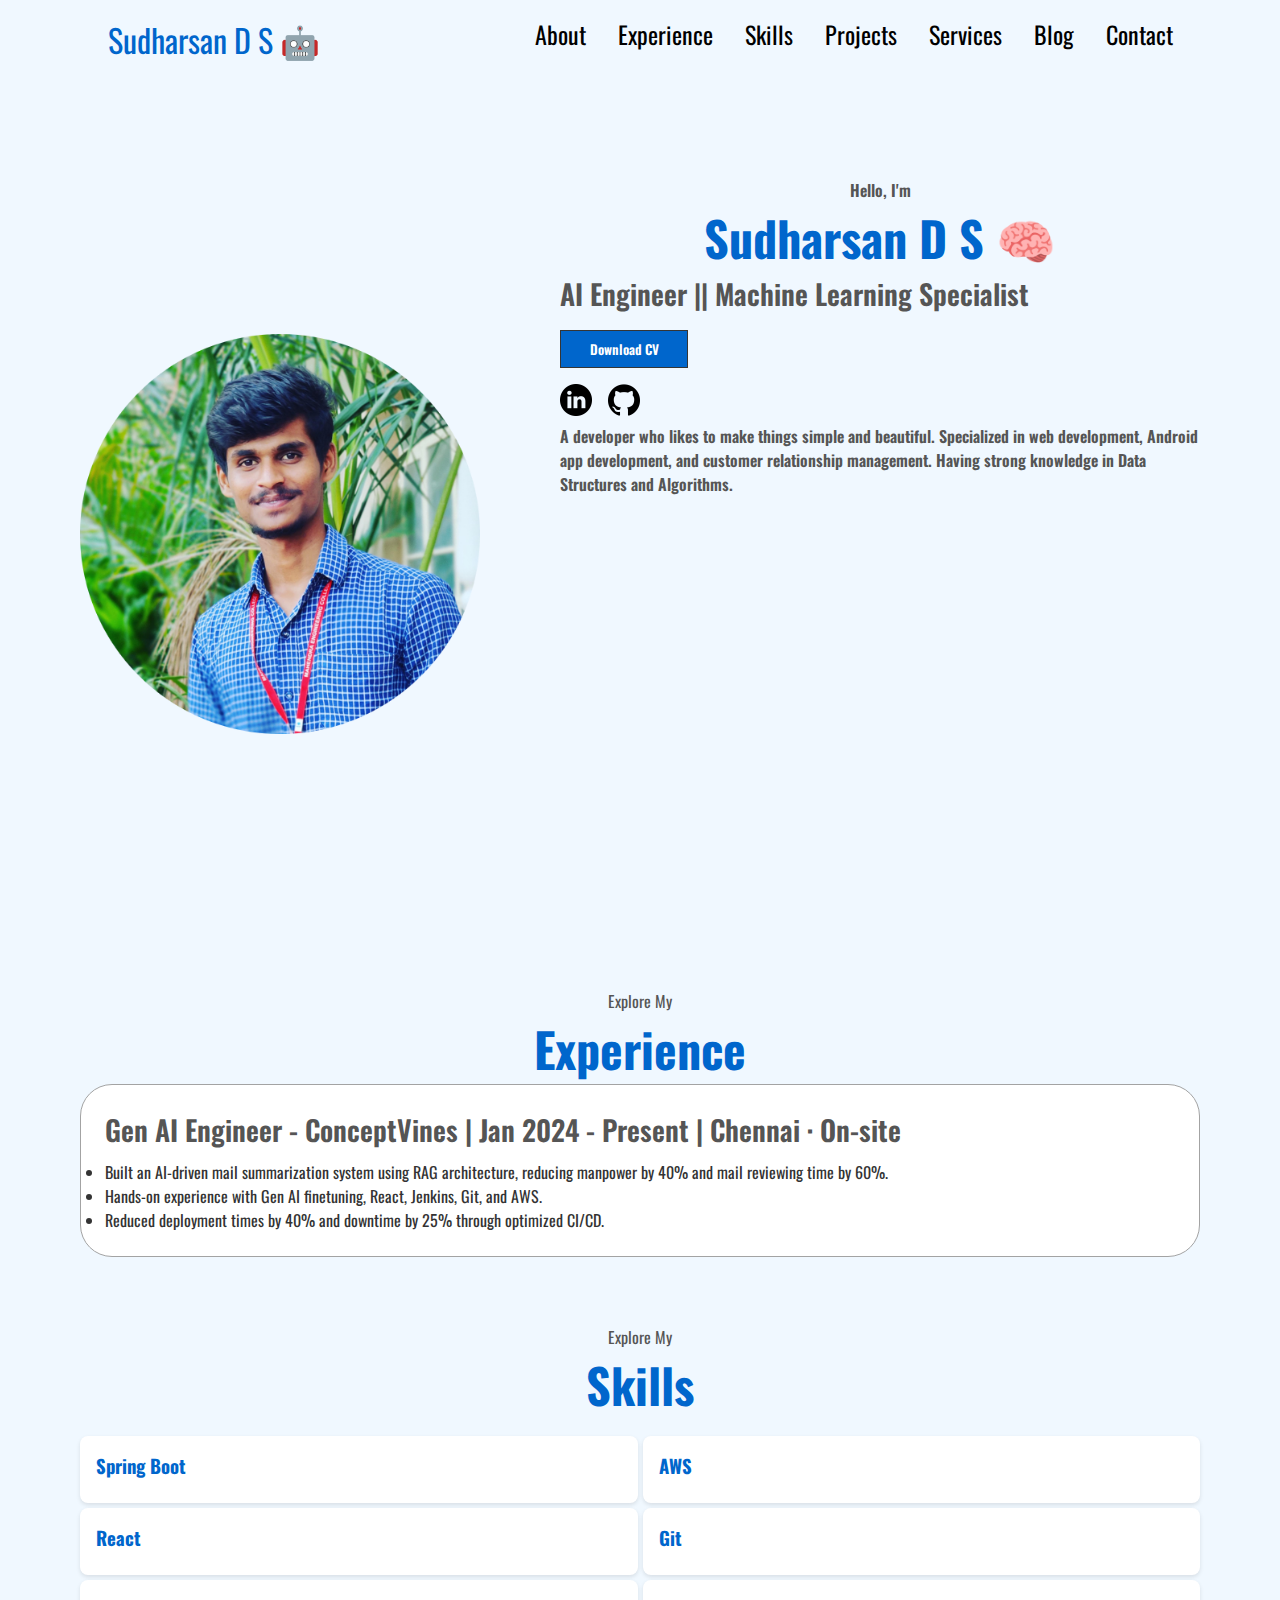
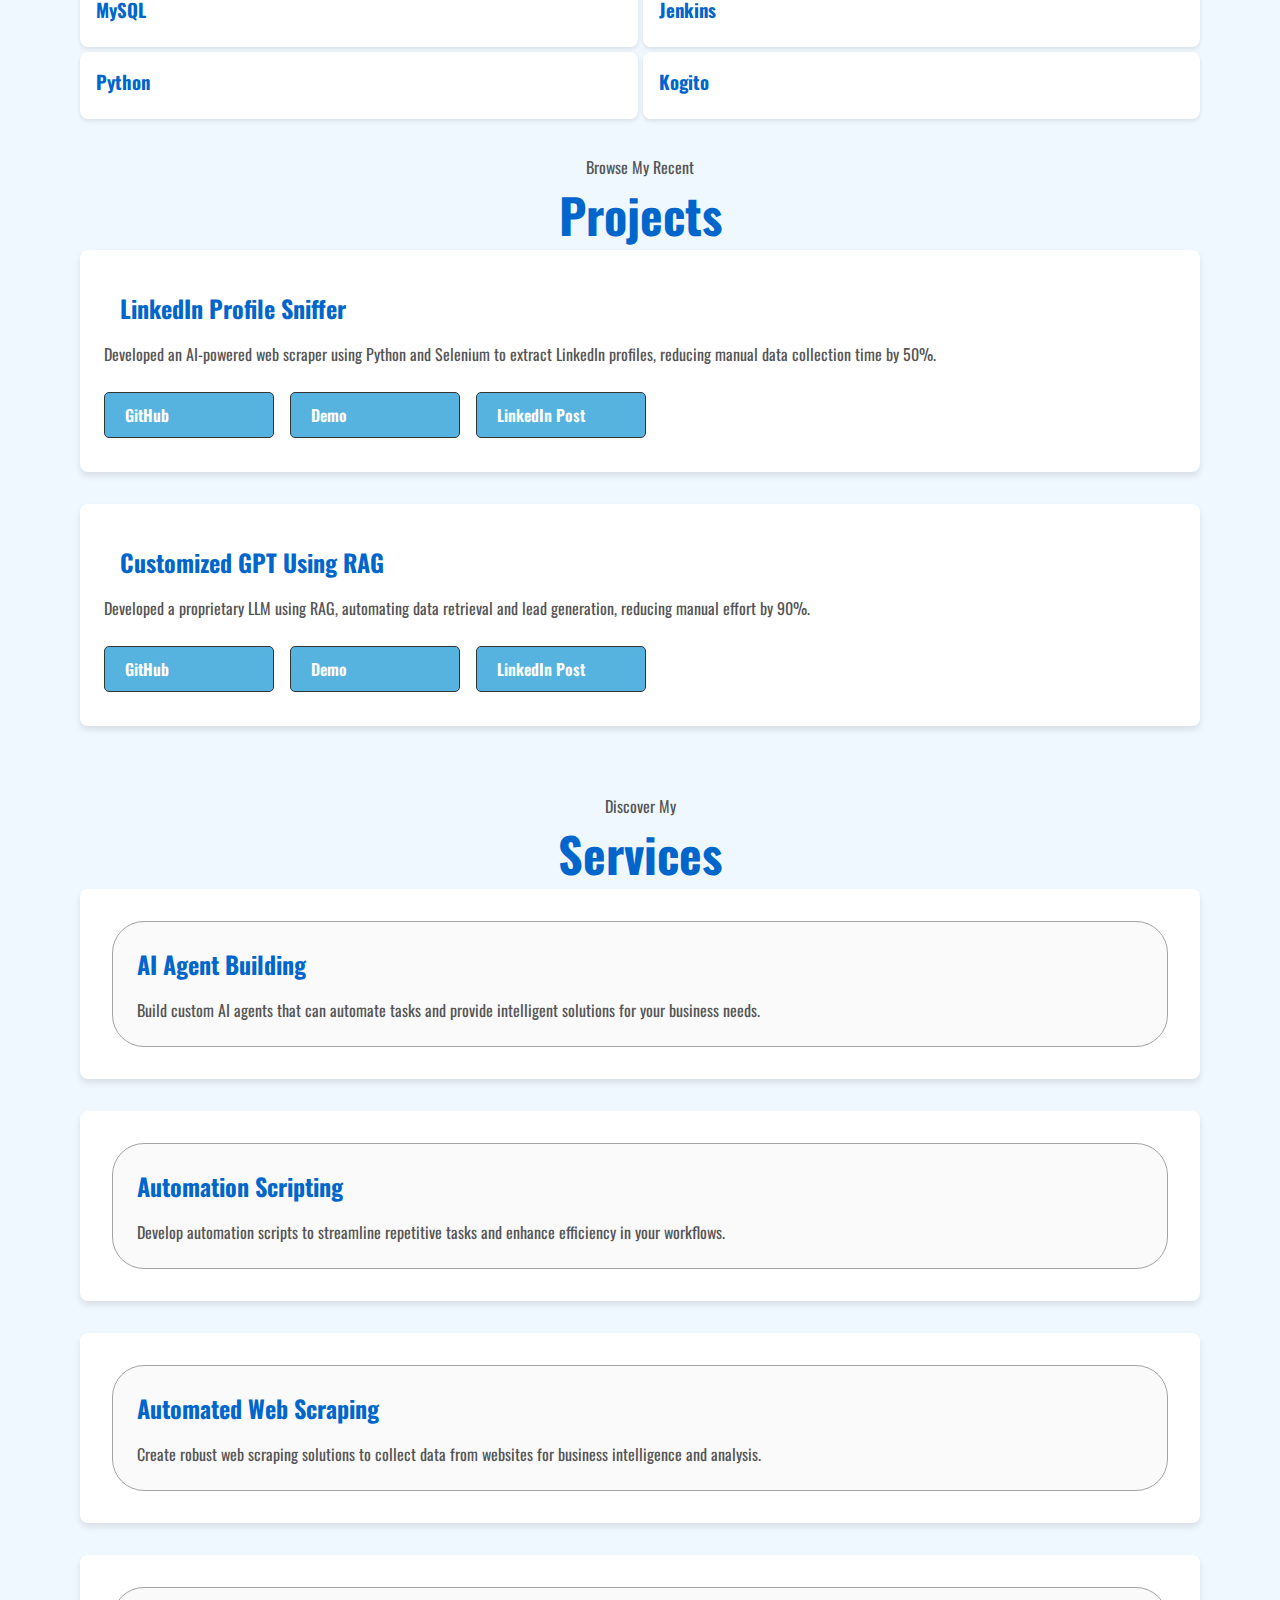
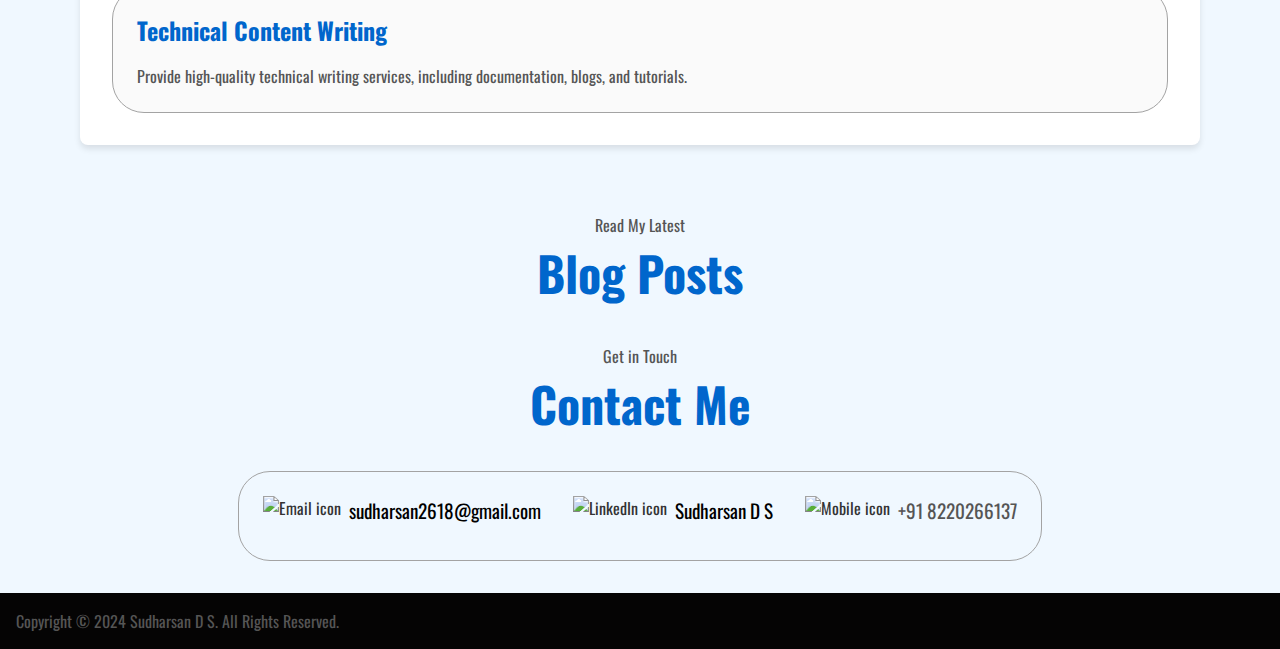
==== index.html @ b96c9115 "UI Templete changed" ====
<!DOCTYPE html>
<html lang="en">
<head>
    <meta charset="UTF-8" />
    <meta http-equiv="X-UA-Compatible" content="IE=edge" />
    <meta name="viewport" content="width=device-width, initial-scale=1.0" />
    <title>Sudharsan D S - AI Engineer Portfolio</title>
    <link rel="stylesheet" href="style.css" />
    <link rel="stylesheet" href="mediaqueries.css" />
</head>
<body>
    <nav id="desktop-nav">
        <div class="logo">Sudharsan D S 🤖</div>
        <div>
            <ul class="nav-links">
                <li><a href="#about">About</a></li>
                <li><a href="#experience">Experience</a></li>
                <li><a href="#skill">Skills</a></li>
                <li><a href="#projects">Projects</a></li>
                <li><a href="#services">Services</a></li>
                <li><a href="#blog">Blog</a></li>
                <li><a href="#contact">Contact</a></li>
            </ul>
        </div>
    </nav>
    <nav id="hamburger-nav">
        <div class="logo">Sudharsan D S</div>
        <div class="hamburger-menu">
            <div class="hamburger-icon" onclick="toggleMenu()">
                <span></span>
                <span></span>
                <span></span>
            </div>
            <div class="menu-links">
                <li><a href="#about" onclick="toggleMenu()">About</a></li>
                <li><a href="#experience" onclick="toggleMenu()">Experience</a></li>
                <li><a href="#skill">Skills</a></li>
                <li><a href="#projects" onclick="toggleMenu()">Projects</a></li>
                <li><a href="#services" onclick="toggleMenu()">Services</a></li>
                <li><a href="#blog" onclick="toggleMenu()">Blog</a></li>
                <li><a href="#contact" onclick="toggleMenu()">Contact</a></li>
            </div>
        </div>
    </nav>
    <section id="profile">
        <div class="section__pic-container">
            <img src="./assets/profile-pic.png" alt="Sudharsan profile picture" />
        </div>
        <div class="section__text">
            <p class="section__text__p1">Hello, I'm</p>
            <h1 class="title">Sudharsan D S 🧠</h1>
            <p class="section__text__p2">AI Engineer || Machine Learning Specialist</p>
            <div class="btn-container">
                <button class="btn btn-color-2" onclick="location.href='https://drive.google.com/file/d/165gMOpOeOjJMyqJm-W1akDpvUe1Q8i7j/view?usp=sharing'">
                    Download CV
                </button>
            </div>
            <div id="socials-container">
                <img src="./assets/linkedin.png" alt="My LinkedIn profile" class="icon" onclick="location.href='https://www.linkedin.com/in/sudharsan-d-s-7667ab267/'" />
                <img src="./assets/github.png" alt="My Github profile" class="icon" onclick="location.href='https://github.com/Sudharsan2618'" />
            </div>
            <div class="text-container">
                <p>
                    A developer who likes to make things simple and beautiful. Specialized in web development, Android app development, and customer relationship management. Having strong knowledge in Data Structures and Algorithms.
                </p>
            </div>
            
            
        </div>
        
            
        
    </section>
  
    <section id="experience">
        <p class="section__text__p1">Explore My</p>
        <h1 class="title">Experience</h1>
        <div class="experience-details-container">
            <div class="about-containers">
                <div class="details-container">
                    <h2 class="experience-sub-title">Gen AI Engineer - ConceptVines | Jan 2024 - Present | Chennai · On-site</h2>
                    
                    <ul>
                        <li>Built an AI-driven mail summarization system using RAG architecture, reducing manpower by 40% and mail reviewing time by 60%.</li>
                        <li>Hands-on experience with Gen AI finetuning, React, Jenkins, Git, and AWS.</li>
                        <li>Reduced deployment times by 40% and downtime by 25% through optimized CI/CD.</li>
                    </ul>
                    
                </div>
            </div>
        </div>
    </section>
    <section id="skill">
        <p class="section__text__p1">Explore My</p>
        <h1 class="title">Skills</h1>
        <div class="skill-container">
          <div class="skill-item">
            <h3>Spring Boot</h3>
          </div>
          <div class="skill-item">
            <h3>AWS</h3>
          </div>
          <div class="skill-item">
            <h3>React</h3>
          </div>
          <div class="skill-item">
            <h3>Git</h3>
          </div>
          <div class="skill-item">
            <h3>MySQL</h3>
          </div>
          <div class="skill-item">
            <h3>Jenkins</h3>
          </div>
          <div class="skill-item">
            <h3>Python</h3>
          </div>
          <div class="skill-item">
            <h3>Kogito</h3>
          </div>
        </div>
      </section>
  
    <section id="projects">
        <p class="section__text__p1">Browse My Recent</p>
        <h1 class="title">Projects</h1>
        <div class="projects-container">
            <div class="project-item">
                <h2 class="project-title">LinkedIn Profile Sniffer</h2>
                <p class="project-description">Developed an AI-powered web scraper using Python and Selenium to extract LinkedIn profiles, reducing manual data collection time by 50%.</p>
                <div class="project-links">
                    <a href="https://github.com/Sudharsan2618/Web_Scaping_using_python" class="btn btn-color-2">GitHub</a>
                    <a href="#" class="btn btn-color-2">Demo</a>
                    <a href="#" class="btn btn-color-2">LinkedIn Post</a>
                </div>
            </div>
            
            <div class="project-item">
                <h2 class="project-title">Customized GPT Using RAG</h2>
                <p class="project-description">Developed a proprietary LLM using RAG, automating data retrieval and lead generation, reducing manual effort by 90%.</p>
                <div class="project-links">
                    <a href="https://github.com/Sudharsan2618/RAG-implentation-using-mistral-7B-and-chroma-DB" class="btn btn-color-2">GitHub</a>
                    <a href="#" class="btn btn-color-2">Demo</a>
                    <a href="#" class="btn btn-color-2">LinkedIn Post</a>
                </div>
            </div>
            
        </div>
    </section>
    
    <section id="services">
        <p class="section__text__p1">Discover My</p>
        <h1 class="title">Services</h1>
        <div class="services-container">
            <div class="service-item">
                <div class="details-container color-container">
                    <h2>AI Agent Building</h2>
                    <p>Build custom AI agents that can automate tasks and provide intelligent solutions for your business needs.</p>
                </div>
            </div>
            <div class="service-item">
                <div class="details-container color-container">
                    <h2>Automation Scripting</h2>
                    <p>Develop automation scripts to streamline repetitive tasks and enhance efficiency in your workflows.</p>
                </div>
            </div>
            <div class="service-item">
                <div class="details-container color-container">
                    <h2>Automated Web Scraping</h2>
                    <p>Create robust web scraping solutions to collect data from websites for business intelligence and analysis.</p>
                </div>
            </div>
            <div class="service-item">
                <div class="details-container color-container">
                    <h2>Technical Content Writing</h2>
                    <p>Provide high-quality technical writing services, including documentation, blogs, and tutorials.</p>
                </div>
            </div>
        </div>
    </section>
    
    <section id="blog">
        <p class="section__text__p1">Read My Latest</p>
        <h1 class="title">Blog Posts</h1>
        <div class="blog-container" id="medium-blogs"></div>
    </section>    


    <section id="contact">
        <p class="section__text__p1">Get in Touch</p>
        <h1 class="title">Contact Me</h1>
        <div class="contact-info-upper-container">
            <div class="contact-info-container">
                <img src="/sudharsan-portfolio/assets/email.png" alt="Email icon" class="icon contact-icon email-icon" />
                <p><a href="mailto:sudharsan2618@gmail.com">sudharsan2618@gmail.com</a></p>
            </div>
            <div class="contact-info-container">
                <img src="/sudharsan-portfolio/assets/linkedin.png" alt="LinkedIn icon" class="icon contact-icon" />
                <p><a href="https://www.linkedin.com/in/sudharsan-d-s-7667ab267/">Sudharsan D S</a></p>
            </div>
            <div class="contact-info-container">
              <img src="/sudharsan-portfolio/assets/mobile.png" alt="Mobile icon" class="icon contact-icon" />
              <p>+91 8220266137</p>
          </div>
        </div>
    </section>
    <footer>
        <p>Copyright &#169; 2024 Sudharsan D S. All Rights Reserved.</p>
    </footer>
    <script src="script.js"></script>
</body>
</html>
---- style.css ----
/* GENERAL */

@import url('https://fonts.googleapis.com/css2?family=Oswald:wght@200..700&display=swap');

* {
  margin: 0;
  padding: 0;
  font-family: "Oswald", sans-serif;
}


/* SECTIONS */

section {
  padding-top: 1rem;
  padding-bottom: rem;
  margin: 0 5rem;
  min-height: fit-content;
}

.section-container {
  display: flex;
  gap: 2rem;
}

#experience {
  position: relative;
}

.experience-sub-title {
  color: rgb(85, 85, 85);
  font-weight: 600;
  font-size: 1.5rem;
  margin-bottom: 1rem;
}

.experience-details-container {
  display: flex;
  justify-content: left;
  flex-direction: row;
}

/* SKILLS SECTION */

#skill {
  position: relative;
}

.skill-container {
  display: grid;
  grid-template-columns: repeat(4, 1fr);
  gap: 1rem;
  margin-top: 1rem;
}

.skill-item {
  background-color: white;
  border-radius: 8px;
  padding: 1rem;
  text-align: left;
  box-shadow: 0 2px 4px rgba(0, 0, 0, 0.1);
}

.skill-item h3 {
  color: #0066cc;
  margin-bottom: 0.5rem;
}




body {
  font-family: "Poppins", sans-serif;
  background-color: #f0f8ff; /* Light blue background */
  color: #333;
}

.logo, .title {
  color: #0066cc; /* Darker blue for headings */
}

html {
  scroll-behavior: smooth;
}

p {
  color: rgb(85, 85, 85);
}

/* TRANSITION */

a,
.btn {
  transition: all 300ms ease;
}

/* DESKTOP NAV */

nav,
.nav-links {
  display: flex;
}

nav {
  justify-content: space-around;
  align-items: left;
  height: 14vh;
  margin-top: 1rem;
}

.nav-links {
  gap: 2rem;
  list-style: none;
  font-size: 1.5rem;
}

a {
  color: black;
  text-decoration: none;
  text-decoration-color: white;
}

a:hover {
  color: #0066cc;
  
  text-underline-offset: 1rem;
  text-decoration-color: rgb(181, 181, 181);
}

.logo {
  font-size: 2rem;
}

.logo:hover {
  cursor: default;
}

/* HAMBURGER MENU */

#hamburger-nav {
  display: none;
}

.hamburger-menu {
  position: relative;
  display: inline-block;
}

.services-container {
  display: flex;
  flex-wrap: wrap;
  justify-content: space-between;
}

.service {
  width: calc(5% - 10px); /* Adjust width as needed */
  margin-bottom: 20px;
}

.details-container {
  padding: 20px;
  border: 1px solid #ccc;
  border-radius: 5px;
  background-color: #f9f9f9;
}

.article-container {
  text-align: left;
}

.article-container {
  text-align: left;
}

.article-container p {
  text-align: left; /* left align the content of <p> tag */
}

.skill-container {
  display: grid;
  grid-template-columns: repeat(2, 1fr); /* Display two columns */
  gap: 5px; /* Gap between items */
}

.experience-sub-title {
  margin-bottom: 10px;
}


.hamburger-icon {
  display: flex;
  flex-direction: column;
  justify-content: space-between;
  height: 24px;
  width: 30px;
  cursor: pointer;
}

.hamburger-icon span {
  width: 100%;
  height: 2px;
  background-color: black;
  transition: all 0.3 ease-in-out;
}

.menu-links {
  position: absolute;
  top: 100%;
  right: 0;
  background-color: white;
  width: fit-content;
  max-height: 0;
  overflow: hidden;
  transition: all 0.3 ease-in-out;
}

.menu-links a {
  display: block;
  padding: 10px;
  text-align: left;
  font-size: 1.5rem;
  color: black;
  text-decoration: none;
  transition: all 0.3 ease-in-out;
}

.menu-links li {
  list-style: none;
}

.menu-links.open {
  max-height: 300px;
}

.hamburger-icon.open span:first-child {
  transform: rotate(45deg) translate(10px, 5px);
}

.hamburger-icon.open span:nth-child(2) {
  opacity: 0;
}

.hamburger-icon.open span:last-child {
  transform: rotate(-45deg) translate(10px, -5px);
}

.hamburger-icon span:first-child {
  transform: none;
}

.hamburger-icon span:first-child {
  opacity: 1;
}

.hamburger-icon span:first-child {
  transform: none;
}

/* SECTIONS */

section {
  padding-top: 4vh;
  
  margin: 0 5rem;
  box-sizing: border-box;
  min-height: fit-content;
}

.section-container {
  display: flex;
}


#profile {
  display: flex;
  justify-content: left;
  gap: 5rem;
  height: 80vh;
}

.section__pic-container {
  display: flex;
  height: 400px;
  width: 400px;
  margin: auto 0;
}

.section__text {
  align-self: left;
  text-align: left;
}

.section__text p {
  font-weight: 600;
}

.section__text__p1 {
  text-align: center;
}

.section__text__p2 {
  font-size: 1.75rem;
  margin-bottom: 1rem;
}

.title {
  font-size: 3rem;
  text-align: center;
}

#socials-container {
  display: flex;
  justify-content: left;
  margin-top: 1rem;
  gap: 1rem;
  margin-bottom: 0.5rem;
}

/* ICONS */

.icon {
  cursor: pointer;
  height: 2rem;
}


/* Shared styles for buttons */
.button-style {
  background-color: #56b3df; /* Green background */
  color: white; /* White text */
  padding: 10px 20px; /* Padding around the buttons */
   
  border-radius: 5px; /* Rounded corners */
  transition: background-color 0.3s ease-in-out; /* Smooth transition on hover */
}

.button-style:hover {
  background-color: #56b3df; /* Darker green on hover */
}

.button-style:active {
  transform: scale(0.98); /* Slightly scale down on click */
}

/* Responsive adjustments for mobile */
@media (max-width: 768px) {
  .project-links {
    flex-direction: column; /* Stack buttons vertically on smaller screens */
    gap: 0.5rem;
  }

  .project-links a {
    width: 100%; /* Make buttons full width on mobile */
    text-align: center;
  }

  .button-style {
    width: 100%; /* Make blog buttons full width on mobile */
    text-align: center;
  }
}




/* BUTTONS */

.btn-container {
  display: flex;
  justify-content: left;
  gap: 1rem;
}

.btn {
  font-weight: 600;
  transition: all 300ms ease;
  padding: 0.5rem;
  width: 8rem;
  background-color: #0066cc;
  color: white;
}

.btn:hover {
  background-color: #004080;
}

.btn-color-1,
.btn-color-2 {
  border: rgb(53, 53, 53) 0.1rem solid;
}

.btn-color-1:hover,
.btn-color-2:hover {
  cursor: pointer;
}

.btn-color-1,
.btn-color-2:hover {
  background: rgb(53, 53, 53);
  color: white;
}

.btn-color-1:hover {
  background: rgb(0, 0, 0);
}

.btn-color-2 {
  background: none;
}

.btn-color-2:hover {
  border: rgb(255, 255, 255) 0.1rem solid;
}

.btn-container {
  gap: 1rem;
}

/* ABOUT SECTION */

#about {
  position: relative;
}

.about-containers {
  gap: 2rem;
  margin-bottom: 2rem;
  
}

.about-details-container {
  justify-content: left;
  flex-direction: column;
}

.about-containers,
.about-details-container {
  display: flex;
}

.about-pic {
  border-radius: 1rem;
}

.arrow {
  position: absolute;
  right: -5rem;
  bottom: 2.5rem;
}

.details-container {
  padding: 1.5rem;
  flex: 1;
  background: white;
  border-radius: 2rem;
  border: rgb(53, 53, 53) 0.1rem solid;
  border-color: rgb(163, 163, 163);
  text-align: left;
}

.section-container {
  gap: 4rem;
  height: 80%;
}

.section__pic-container {
  height: 400px;
  width: 400px;
  margin: auto 0;
}

/* EXPERIENCE SECTION */

#experience {
  position: relative;
  
}

.services-container {
  display: flex;
  flex-wrap: wrap;
  justify-content: space-between;
}

.service-item {
  background-color: white;
  border-radius: 8px;
  padding: 2rem;
  box-shadow: 0 4px 6px rgba(0, 0, 0, 0.1);
  width: calc(100% - 1rem);
  margin-bottom: 2rem;
}

.service-item h2 {
  color: #0066cc;
  margin-bottom: 1rem;
  font-size: 1.5rem;
}

.service-item p {
  font-size: 1rem;
  line-height: 1.5;
}

/* Update existing styles for projects and blog posts */
.project-item, .blog-post {
  padding: 2rem;
  width: calc(100% - 1rem);
  margin-bottom: 2rem;
}

.project-title, .blog-post h2 {
  font-size: 1.5rem;
}

.project-description, .blog-post p {
  font-size: 1rem;
  line-height: 1.5;
}

.experience-sub-title {
  color: rgb(85, 85, 85);
  font-weight: 600;
  font-size: 1.75rem;
 
}

.experience-details-container {
  display: flex;
  justify-content: left;
  flex-direction: column;
}

.article-container {
  display: flex;
  text-align: initial;
  flex-wrap: wrap;
  flex-direction: row;
  gap: 2.5rem;
  justify-content: space-around;
}

article {
  display: flex;
  width: 10rem;
  justify-content: space-around;
  gap: 0.5rem;
}

article .icon {
  cursor: default;
}

#skill {
  position: relative;
}
/* PROJECTS SECTION */

#projects {
  position: relative;
}

.color-container {
  border-color: rgb(163, 163, 163);
  background: rgb(250, 250, 250);
}

.project-img {
  border-radius: 2rem;
  width: 90%;
  height: 90%;
}

.project-title {
  margin: 1rem;
  color: black;
}

.project-btn {
  color: black;
  border-color: rgb(163, 163, 163);
}

/* CONTACT */

#contact {
  display: flex;
  justify-content: left;
  flex-direction: column;
  height: 70vh;
}

.contact-info-upper-container {
  display: flex;
  justify-content: left;
  border-radius: 2rem;
  border: rgb(53, 53, 53) 0.1rem solid;
  border-color: rgb(163, 163, 163);
  background: (250, 250, 250);
  margin: 2rem auto;
  padding: 0.5rem;
}

.contact-info-container {
  display: flex;
  align-items: left;
  justify-content: left;
  gap: 0.5rem;
  margin: 1rem;
}

.contact-info-container p {
  font-size: larger;
}

.contact-icon {
  cursor: default;
}

.email-icon {
  height: 2.5rem;
}

/* FOOTER SECTION */

footer {
  background-color: #050404;
  color: #fff;
  text-align: left;
  padding: 1rem;
}

footer p {
  text-align: left;
}

/* Add these new styles */

body {
  background-color: #f0f8ff; /* Light blue background */
  color: #333;
}

.logo, .title {
  color: #0066cc; /* Darker blue for headings */
}

.btn {
  background-color: #0066cc;
  color: white;
}

.btn:hover {
  background-color: #004080;
}

.projects-container, .blog-container {
  display: flex;
  flex-wrap: wrap;
  justify-content: space-between;
  
}

.project-item, .blog-post {
  background-color: white;
  border-radius: 8px;
  padding: 1.5rem;
  box-shadow: 0 4px 6px rgba(0, 0, 0, 0.1);
  width: calc(100% - 1rem);
}

.project-title, .blog-post h2 {
  color: #0066cc;
  margin-bottom: 1rem;
}

.project-description, .blog-post p {
  margin-bottom: 1rem;
}



.project-links {
  display: flex;
  gap: 1rem;
  justify-content: flex-start;
  align-items: center;
  padding: 10px 0;
}

.project-links a {
  background-color: #56b3df; /* Green background */
  color: white; /* White text */
  padding: 10px 20px; /* Padding around the buttons */
  text-decoration: none; /* Remove underline */
  border-radius: 5px; /* Rounded corners */
  transition: background-color 0.3s ease-in-out; /* Smooth transition on hover */
}

.project-links a:hover {
  background-color: #56b3df; /* Darker green on hover */
}

.project-links a:active {
  transform: scale(0.98); /* Slightly scale down on click */
}

@media (max-width: 768px) {
  .project-links {
    flex-direction: column; /* Stack buttons vertically on smaller screens */
    
  }

  .project-links a {
    width: 100%; /* Make buttons full width on mobile */
    text-align: center;
  }
}


/* Update existing styles */
.nav-links li a:hover {
  color: #0066cc;
}

.icon:hover {
  filter: brightness(0) saturate(100%) invert(23%) sepia(90%) saturate(1352%) hue-rotate(201deg) brightness(96%) contrast(106%);
}
---- mediaqueries.css ----
@media screen and (max-width: 1400px) {
  #profile {
    height: 83vh;
    margin-bottom: 4rem;
  }
  .about-containers {
    flex-wrap: wrap;
  }
  #contact,
  #projects {
    height: fit-content;
  }
}

@media screen and (max-width: 1200px) {
  #desktop-nav {
    display: none;
  }
  #hamburger-nav {
    display: flex;
  }
  #profile,
  .section-container {
    display: block;
  }
  .arrow {
    display: none;
  }
  section {
    margin: 2rem 5%;
    height: auto;
  }
  .section__pic-container {
    width: 275px;
    height: 275px;
    margin: 0 auto 1.5rem;
  }
  .about-containers {
    margin-top: 0;
  }
  .projects-container,
  .blog-container {
    flex-direction: column;
  }
  .project-item,
  .blog-post {
    width: 100%;
    margin-bottom: 1.5rem;
  }
  #skill .experience-details-container {
    display: flex;
    flex-wrap: wrap;
    justify-content: center;
    gap: 1rem;
  }
  #skill .experience-sub-title {
    background-color: #f0f0f0;
    padding: 0.5rem 1rem;
    border-radius: 20px;
    font-size: 0.9rem;
  }
  #experience .experience-details-container {
    margin-top: 1rem;
  }
}

@media screen and (max-width: 600px) {
  #contact,
  footer {
    height: 40vh;
  }
  #profile {
    height: 83vh;
    margin-bottom: 0;
  }
  article {
    font-size: 1rem;
  }
  footer nav {
    height: fit-content;
    margin-bottom: 2rem;
  }
  .about-containers,
  .contact-info-upper-container,
  .btn-container {
    flex-wrap: wrap;
  }
  .contact-info-container {
    margin: 0;
  }
  .contact-info-container p,
  .nav-links li a {
    font-size: 1rem;
  }
  .experience-sub-title {
    font-size: 1.25rem;
  }
  .logo {
    font-size: 1.5rem;
  }
  .nav-links {
    flex-direction: column;
    gap: 0.5rem;
    text-align: center;
  }
  .section__pic-container {
    width: auto;
    height: 46vw;
    justify-content: center;
  }
  .section__text__p2 {
    font-size: 1.25rem;
  }
  .title {
    font-size: 2rem;
  }
  .text-container {
    text-align: justify;
  }
  .project-title,
  .blog-post h2 {
    font-size: 1.5rem;
  }
  .project-description,
  .blog-post p {
    font-size: 1rem;
  }
}
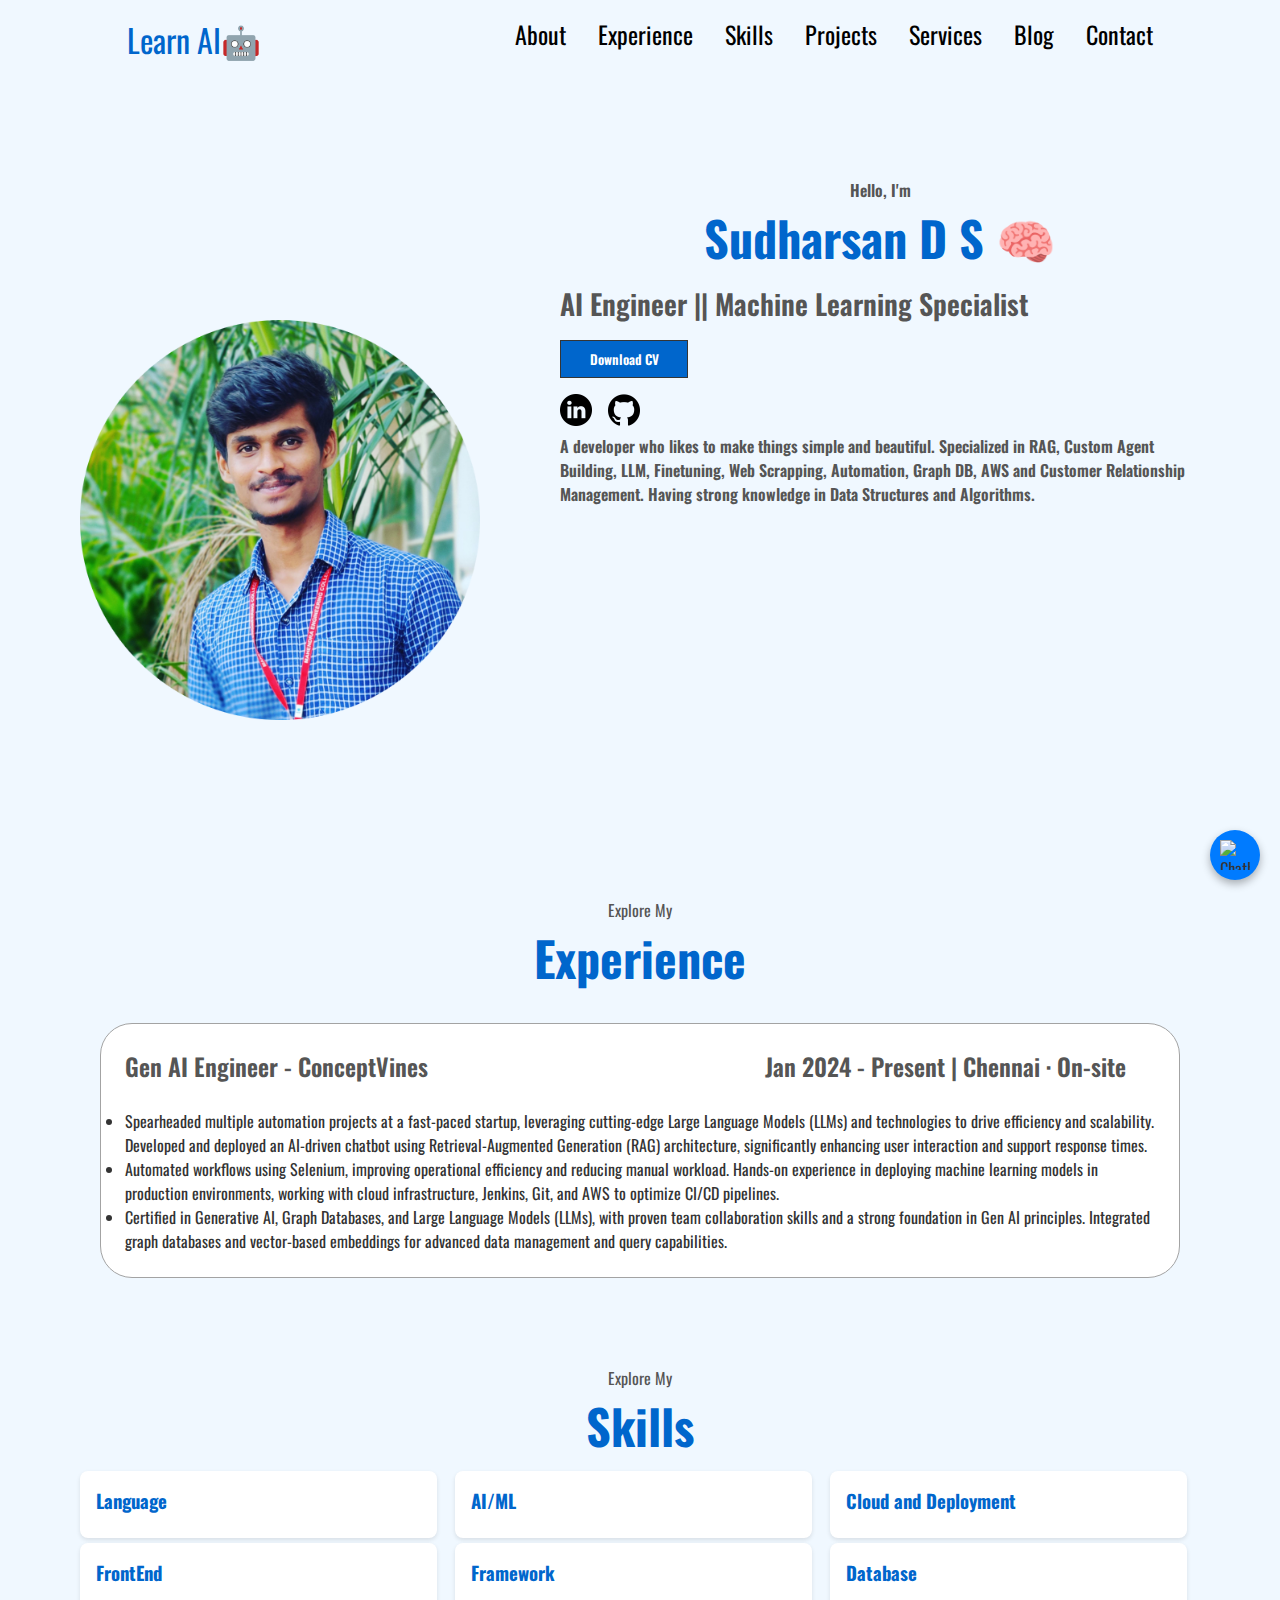
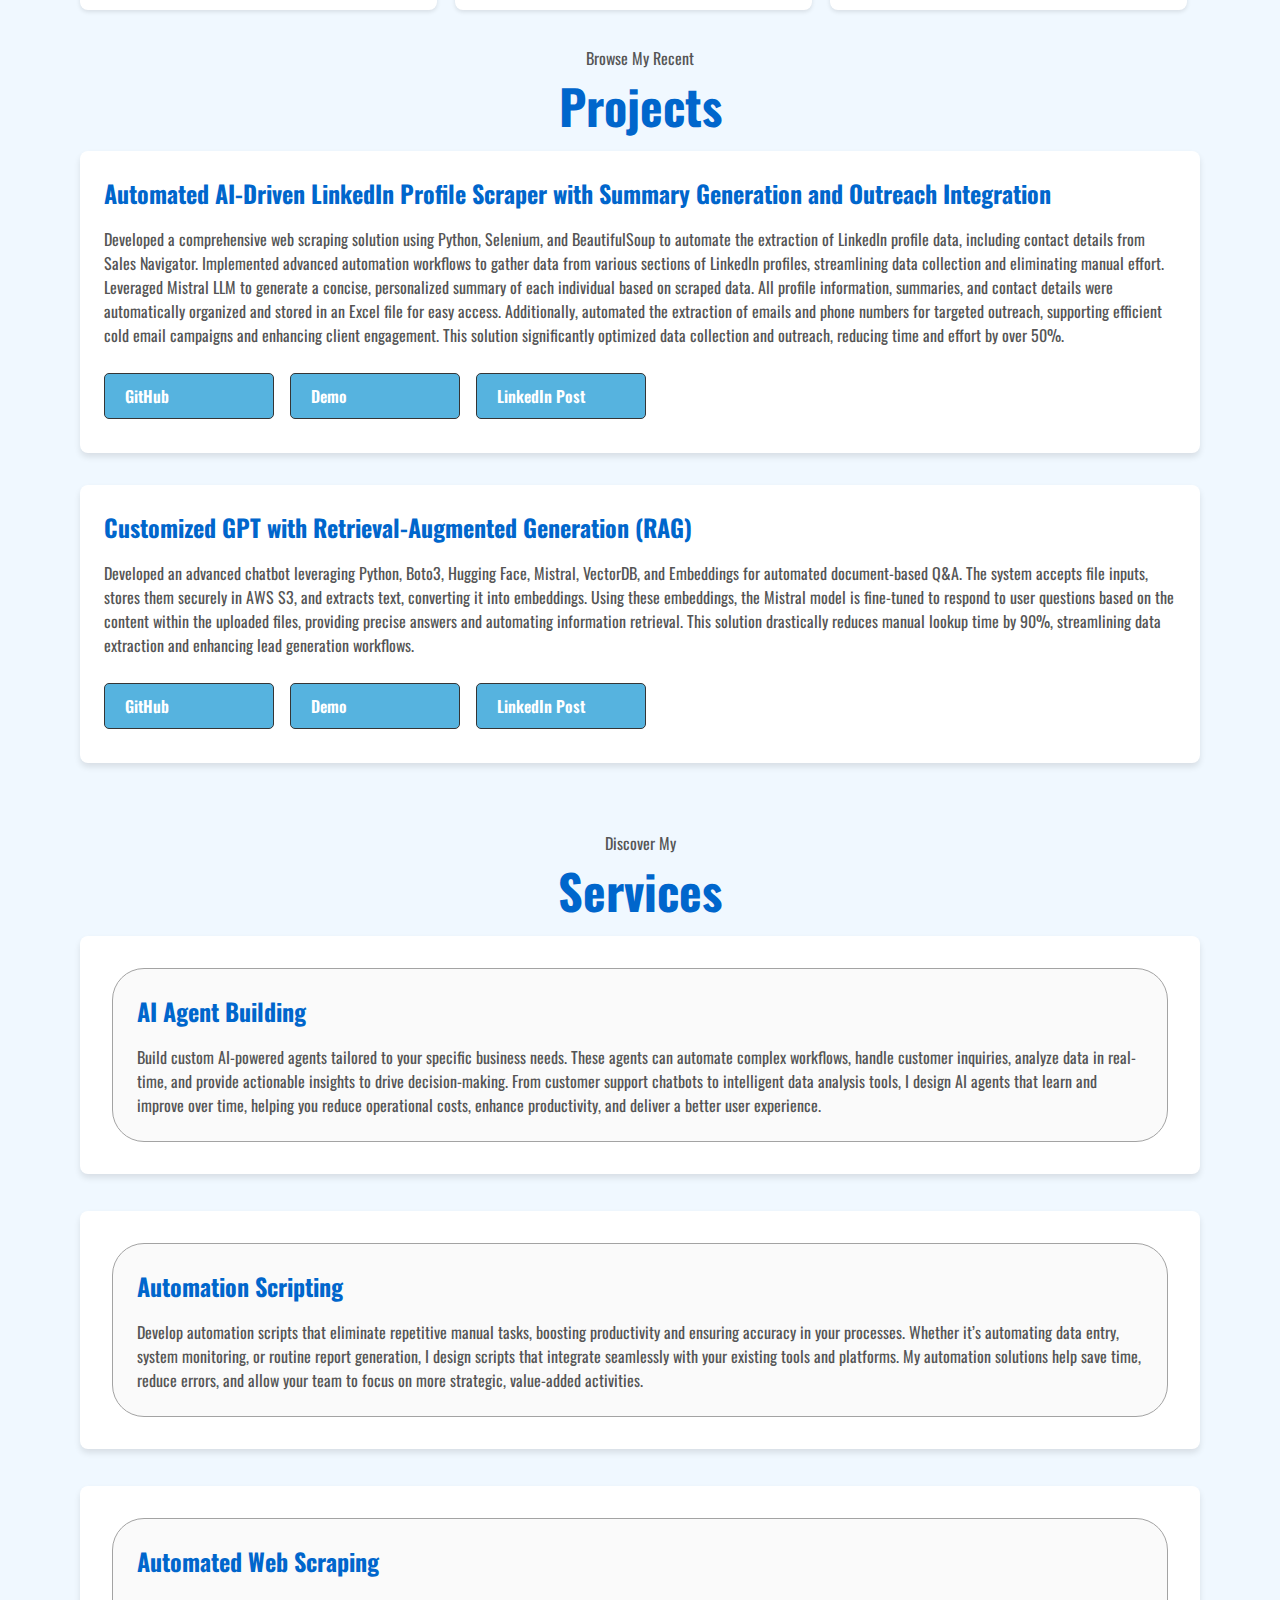
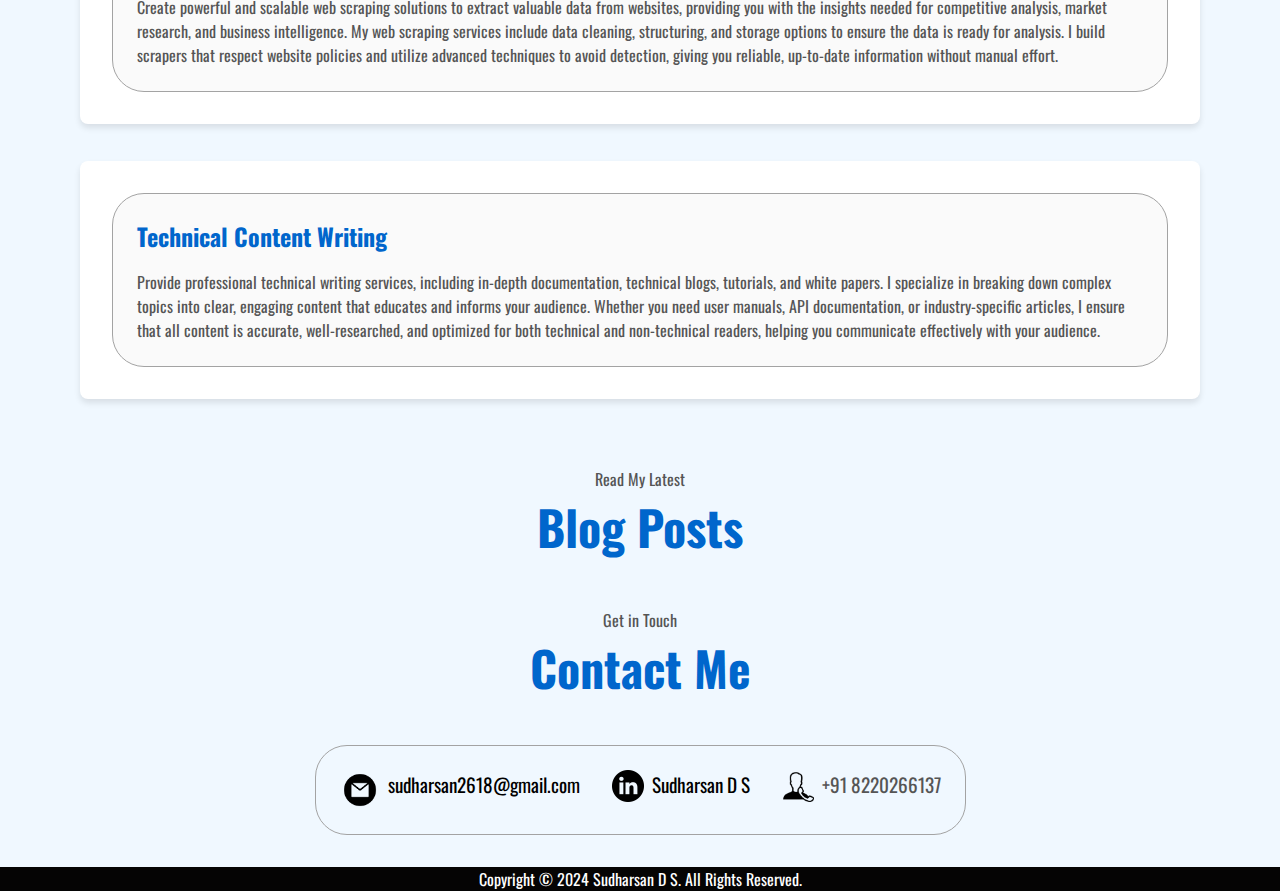
==== commit dd7cf2c1: "UI updated and personal chatbot added" ====
--- a/index.html
+++ b/index.html
@@ -13,7 +13,7 @@
 </head>
 <body>
     <nav id="desktop-nav">
-        <div class="logo">Sudharsan D S 🤖</div>
+        <div class="logo">Learn AI🤖</div>
         <div>
             <ul class="nav-links">
                 <li><a href="#about">About</a></li>
@@ -54,7 +54,7 @@
             <h1 class="title">Sudharsan D S 🧠</h1>
             <p class="section__text__p2">AI Engineer || Machine Learning Specialist</p>
             <div class="btn-container">
-                <button class="btn btn-color-2" onclick="location.href='https://drive.google.com/file/d/165gMOpOeOjJMyqJm-W1akDpvUe1Q8i7j/view?usp=sharing'">
+                <button class="btn btn-color-2" onclick="location.href='https://cv-sprint.s3.ap-south-1.amazonaws.com/Sudharsan+CV.pdf'">
                     Download CV
                 </button>
             </div>
@@ -64,7 +64,7 @@
             </div>
             <div class="text-container">
                 <p>
-                    A developer who likes to make things simple and beautiful. Specialized in web development, Android app development, and customer relationship management. Having strong knowledge in Data Structures and Algorithms.
+                    A developer who likes to make things simple and beautiful. Specialized in RAG, Custom Agent Building, LLM, Finetuning, Web Scrapping, Automation, Graph DB, AWS and Customer Relationship Management. Having strong knowledge in Data Structures and Algorithms.
                 </p>
             </div>
             
@@ -74,63 +74,89 @@
             
         
     </section>
-  
+
     <section id="experience">
         <p class="section__text__p1">Explore My</p>
         <h1 class="title">Experience</h1>
         <div class="experience-details-container">
             <div class="about-containers">
                 <div class="details-container">
-                    <h2 class="experience-sub-title">Gen AI Engineer - ConceptVines | Jan 2024 - Present | Chennai · On-site</h2>
+                    <!-- New Grid Container for the Titles -->
+                    <div class="experience-grid">
+                        <h2 class="experience-sub-title">Gen AI Engineer - ConceptVines</h2>
+                        <h2 class="experience-sub-title">Jan 2024 - Present | Chennai · On-site</h2>
+                    </div>
                     
                     <ul>
-                        <li>Built an AI-driven mail summarization system using RAG architecture, reducing manpower by 40% and mail reviewing time by 60%.</li>
-                        <li>Hands-on experience with Gen AI finetuning, React, Jenkins, Git, and AWS.</li>
-                        <li>Reduced deployment times by 40% and downtime by 25% through optimized CI/CD.</li>
+                        <li>Spearheaded multiple automation projects at a fast-paced startup, leveraging cutting-edge Large Language Models (LLMs) and technologies to drive efficiency and scalability. Developed and deployed an AI-driven chatbot using Retrieval-Augmented Generation (RAG) architecture, significantly enhancing user interaction and support response times.</li>
+                        <li>Automated workflows using Selenium, improving operational efficiency and reducing manual workload. Hands-on experience in deploying machine learning models in production environments, working with cloud infrastructure, Jenkins, Git, and AWS to optimize CI/CD pipelines.</li>
+                        <li>Certified in Generative AI, Graph Databases, and Large Language Models (LLMs), with proven team collaboration skills and a strong foundation in Gen AI principles. Integrated graph databases and vector-based embeddings for advanced data management and query capabilities. </li>
                     </ul>
                     
                 </div>
             </div>
         </div>
     </section>
+    
     <section id="skill">
         <p class="section__text__p1">Explore My</p>
         <h1 class="title">Skills</h1>
         <div class="skill-container">
-          <div class="skill-item">
-            <h3>Spring Boot</h3>
-          </div>
-          <div class="skill-item">
-            <h3>AWS</h3>
-          </div>
-          <div class="skill-item">
-            <h3>React</h3>
-          </div>
-          <div class="skill-item">
-            <h3>Git</h3>
-          </div>
-          <div class="skill-item">
-            <h3>MySQL</h3>
-          </div>
-          <div class="skill-item">
-            <h3>Jenkins</h3>
-          </div>
-          <div class="skill-item">
-            <h3>Python</h3>
-          </div>
-          <div class="skill-item">
-            <h3>Kogito</h3>
-          </div>
-        </div>
-      </section>
-  
+            <div class="skill-item">
+                <h3>Language</h3>
+                <div class="popup">
+                    <p><strong>Languages:</strong> Python, Java</p>
+                </div>
+            </div>
+            <div class="skill-item">
+                <h3>AI/ML</h3>
+                <div class="popup">
+                    <p><strong>Skills:</strong> AutoGen, Langchain, Finetuning, RAG/Agent building, TensorFlow, Embeddings, NLP</p>
+                </div>
+            </div>
+            <div class="skill-item">
+                <h3>Cloud and Deployment</h3>
+                <div class="popup">
+                    <p><strong>Skills:</strong> AWS, Best practices in Cloud Service creating, GitHub, Jenkins, CI/CD building</p>
+                </div>
+            </div>
+            <div class="skill-item">
+                <h3>FrontEnd</h3>
+                <div class="popup">
+                    <p><strong>Skills:</strong> HTML, CSS, React JS</p>
+                </div>
+            </div>
+            <div class="skill-item">
+                <h3>Framework</h3>
+                <div class="popup">
+                    <p><strong>Skills:</strong> Anaconda, Transformers, React, Selenium, VBA</p>
+                </div>
+            </div>
+            <div class="skill-item">
+                <h3>Database</h3>
+                <div class="popup">
+                    <p><strong>Skills:</strong> Neo4j, MySQL, Chroma VectorDB</p>
+                </div>
+            </div>
+        </div>
+    </section>
     <section id="projects">
         <p class="section__text__p1">Browse My Recent</p>
         <h1 class="title">Projects</h1>
         <div class="projects-container">
             <div class="project-item">
-                <h2 class="project-title">LinkedIn Profile Sniffer</h2>
-                <p class="project-description">Developed an AI-powered web scraper using Python and Selenium to extract LinkedIn profiles, reducing manual data collection time by 50%.</p>
+                <h2 class="project-title">Automated AI-Driven LinkedIn Profile Scraper with Summary Generation and Outreach Integration</h2>
+                <p class="project-description">Developed a comprehensive web scraping solution using Python,
+                     Selenium, and BeautifulSoup to automate the extraction of LinkedIn profile data, 
+                     including contact details from Sales Navigator. 
+                     Implemented advanced automation workflows to gather data from various sections of LinkedIn profiles, 
+                     streamlining data collection and eliminating manual effort. 
+                     Leveraged Mistral LLM to generate a concise, 
+                     personalized summary of each individual based on scraped data. 
+                     All profile information, summaries, and contact details were automatically organized and stored in an Excel file for easy access.
+                      Additionally, automated the extraction of emails and phone numbers for targeted outreach, 
+                      supporting efficient cold email campaigns and enhancing client engagement. 
+                      This solution significantly optimized data collection and outreach, reducing time and effort by over 50%.</p>
                 <div class="project-links">
                     <a href="https://github.com/Sudharsan2618/Web_Scaping_using_python" class="btn btn-color-2">GitHub</a>
                     <a href="#" class="btn btn-color-2">Demo</a>
@@ -139,8 +165,12 @@
             </div>
             
             <div class="project-item">
-                <h2 class="project-title">Customized GPT Using RAG</h2>
-                <p class="project-description">Developed a proprietary LLM using RAG, automating data retrieval and lead generation, reducing manual effort by 90%.</p>
+                <h2 class="project-title">Customized GPT with Retrieval-Augmented Generation (RAG)</h2>
+                <p class="project-description">Developed an advanced chatbot leveraging Python, Boto3, Hugging Face, Mistral, VectorDB, and Embeddings for automated document-based Q&A. 
+                    The system accepts file inputs, stores them securely in AWS S3, and extracts text, converting it into embeddings. 
+                    Using these embeddings, the Mistral model is fine-tuned to respond to user questions based on the content within the uploaded files, 
+                    providing precise answers and automating information retrieval. 
+                    This solution drastically reduces manual lookup time by 90%, streamlining data extraction and enhancing lead generation workflows.</p>
                 <div class="project-links">
                     <a href="https://github.com/Sudharsan2618/RAG-implentation-using-mistral-7B-and-chroma-DB" class="btn btn-color-2">GitHub</a>
                     <a href="#" class="btn btn-color-2">Demo</a>
@@ -150,7 +180,7 @@
             
         </div>
     </section>
-    
+
     <section id="services">
         <p class="section__text__p1">Discover My</p>
         <h1 class="title">Services</h1>
@@ -158,29 +188,40 @@
             <div class="service-item">
                 <div class="details-container color-container">
                     <h2>AI Agent Building</h2>
-                    <p>Build custom AI agents that can automate tasks and provide intelligent solutions for your business needs.</p>
+                    <p>
+                        Build custom AI-powered agents tailored to your specific business needs. These agents can automate complex workflows, handle customer inquiries, analyze data in real-time, and provide actionable insights to drive decision-making. From customer support chatbots to intelligent data analysis tools, I design AI agents that learn and improve over time, helping you reduce operational costs, enhance productivity, and deliver a better user experience.
+                    </p>
                 </div>
             </div>
             <div class="service-item">
                 <div class="details-container color-container">
                     <h2>Automation Scripting</h2>
-                    <p>Develop automation scripts to streamline repetitive tasks and enhance efficiency in your workflows.</p>
+                    <p>
+                        Develop automation scripts that eliminate repetitive manual tasks, boosting productivity and ensuring accuracy in your processes. Whether it’s automating data entry, system monitoring, or routine report generation, I design scripts that integrate seamlessly with your existing tools and platforms. My automation solutions help save time, reduce errors, and allow your team to focus on more strategic, value-added activities.
+                    </p>
                 </div>
             </div>
             <div class="service-item">
                 <div class="details-container color-container">
                     <h2>Automated Web Scraping</h2>
-                    <p>Create robust web scraping solutions to collect data from websites for business intelligence and analysis.</p>
+                    <p>
+                        Create powerful and scalable web scraping solutions to extract valuable data from websites, providing you with the insights needed for competitive analysis, market research, and business intelligence. My web scraping services include data cleaning, structuring, and storage options to ensure the data is ready for analysis. I build scrapers that respect website policies and utilize advanced techniques to avoid detection, giving you reliable, up-to-date information without manual effort.
+                    </p>
                 </div>
             </div>
             <div class="service-item">
                 <div class="details-container color-container">
                     <h2>Technical Content Writing</h2>
-                    <p>Provide high-quality technical writing services, including documentation, blogs, and tutorials.</p>
-                </div>
-            </div>
-        </div>
-    </section>
+                    <p>
+                        Provide professional technical writing services, including in-depth documentation, technical blogs, tutorials, and white papers. I specialize in breaking down complex topics into clear, engaging content that educates and informs your audience. Whether you need user manuals, API documentation, or industry-specific articles, I ensure that all content is accurate, well-researched, and optimized for both technical and non-technical readers, helping you communicate effectively with your audience.
+                    </p>
+                </div>
+            </div>
+        </div>
+    </section>
+    
+
+ 
     
     <section id="blog">
         <p class="section__text__p1">Read My Latest</p>
@@ -194,19 +235,51 @@
         <h1 class="title">Contact Me</h1>
         <div class="contact-info-upper-container">
             <div class="contact-info-container">
-                <img src="/sudharsan-portfolio/assets/email.png" alt="Email icon" class="icon contact-icon email-icon" />
+                <img src="./assets/email.png" alt="Email icon" class="icon contact-icon email-icon" />
                 <p><a href="mailto:sudharsan2618@gmail.com">sudharsan2618@gmail.com</a></p>
             </div>
             <div class="contact-info-container">
-                <img src="/sudharsan-portfolio/assets/linkedin.png" alt="LinkedIn icon" class="icon contact-icon" />
+                <img src="./assets/linkedin.png" alt="LinkedIn icon" class="icon contact-icon" />
                 <p><a href="https://www.linkedin.com/in/sudharsan-d-s-7667ab267/">Sudharsan D S</a></p>
             </div>
             <div class="contact-info-container">
-              <img src="/sudharsan-portfolio/assets/mobile.png" alt="Mobile icon" class="icon contact-icon" />
+              <img src="./assets/mobile.png" alt="Mobile icon" class="icon contact-icon" />
               <p>+91 8220266137</p>
           </div>
         </div>
     </section>
+    
+    <!-- Chatbot Icon and Popup -->
+        <div id="chatbot-icon" onclick="toggleChatbot()">
+            <img src="https://cdn-icons-png.flaticon.com/512/3048/3048122.png" alt="Chatbot Icon" />
+        </div>
+        <div id="chatbot-popup">
+            <div class="chatbot-header">
+                <span>Chat with san bot</span>
+                <button onclick="toggleChatbot()">X</button>
+            </div>
+            <div class="chatbot-content">
+                <!-- Responses display here -->
+                <div id="response-container"></div>
+                
+                <!-- Input bar at the bottom -->
+
+            </div>
+            <div class="input-bar">
+                <input type="file" id="file-upload" name="file" style="display: none;" />
+                <button id="file-upload-button" onclick="document.getElementById('file-upload').click()">📁</button>
+                <input type="text" id="question" placeholder="Ask your question here" required />
+                <button id="send-query">Send</button>
+            </div>
+             <!-- Loading Spinner Overlay -->
+            <div id="loading-overlay" style="display: none;">
+                <div class="spinner"></div>
+            </div>
+        </div>
+       
+        <div id="overlay"></div>
+
+
     <footer>
         <p>Copyright &#169; 2024 Sudharsan D S. All Rights Reserved.</p>
     </footer>
--- a/style.css
+++ b/style.css
@@ -27,38 +27,51 @@
   position: relative;
 }
 
-.experience-sub-title {
-  color: rgb(85, 85, 85);
-  font-weight: 600;
-  font-size: 1.5rem;
-  margin-bottom: 1rem;
-}
-
 .experience-details-container {
+  padding: 20px;
   display: flex;
   justify-content: left;
   flex-direction: row;
 }
 
+.experience-grid {
+  display: grid;
+  grid-template-columns: 1fr 1fr; /* Two equal columns */
+  gap: 250px; /* Spacing between columns */
+  align-items: center; /* Align items vertically */
+  margin-bottom: 15px; /* Space below the grid */
+}
 /* SKILLS SECTION */
 
 #skill {
   position: relative;
 }
 
+
 .skill-container {
+  display: flex;
+  flex-wrap: wrap;
+  gap: 20px;
+  justify-content: space-around;
   display: grid;
-  grid-template-columns: repeat(4, 1fr);
-  gap: 1rem;
-  margin-top: 1rem;
+  grid-template-columns: repeat(3, 1fr); /* Display two columns */
+  gap: 5px; /* Gap between items */
 }
 
 .skill-item {
+  position: relative;
   background-color: white;
   border-radius: 8px;
+  transition: background 0.3s;
+  cursor: pointer;
   padding: 1rem;
+  width: 325px;
   text-align: left;
   box-shadow: 0 2px 4px rgba(0, 0, 0, 0.1);
+}
+
+.skill-item:hover {
+  background-color: #e0e0e0;
 }
 
 .skill-item h3 {
@@ -66,6 +79,38 @@
   margin-bottom: 0.5rem;
 }
 
+
+/* Popup styling */
+.popup {
+  display: none;
+  position: absolute;
+  top: 100%; /* Position below the skill item */
+  left: 50%;
+  transform: translateX(-50%);
+  width: 250px;
+  padding: 10px;
+  background-color: white;
+  border: 1px solid #ddd;
+  border-radius: 5px;
+  box-shadow: 0px 4px 8px rgba(0, 0, 0, 0.1);
+  z-index: 10;
+}
+
+.skill-item:hover .popup {
+  display: block;
+}
+
+/* Overlay */
+#overlay {
+  display: none;
+  position: fixed;
+  top: 0;
+  left: 0;
+  width: 100%;
+  height: 100%;
+  background: rgba(0, 0, 0, 0.5);
+  z-index: 5;
+}
 
 
 
@@ -77,6 +122,7 @@
 
 .logo, .title {
   color: #0066cc; /* Darker blue for headings */
+  margin-bottom: 10px;
 }
 
 html {
@@ -147,9 +193,16 @@
 }
 
 .services-container {
-  display: flex;
+  /* display: flex;
   flex-wrap: wrap;
-  justify-content: space-between;
+  justify-content: space-between; */
+  display: flex;
+  flex-wrap: wrap;
+  gap: 20px;
+  justify-content: space-around;
+  display: grid;
+  grid-template-columns: repeat(3, 1fr); /* Display two columns */
+  gap: 5px; /* Gap between items */
 }
 
 .service {
@@ -157,12 +210,7 @@
   margin-bottom: 20px;
 }
 
-.details-container {
-  padding: 20px;
-  border: 1px solid #ccc;
-  border-radius: 5px;
-  background-color: #f9f9f9;
-}
+
 
 .article-container {
   text-align: left;
@@ -178,7 +226,7 @@
 
 .skill-container {
   display: grid;
-  grid-template-columns: repeat(2, 1fr); /* Display two columns */
+  grid-template-columns: repeat(3, 1fr); /* Display two columns */
   gap: 5px; /* Gap between items */
 }
 
@@ -246,15 +294,11 @@
 
 .hamburger-icon span:first-child {
   transform: none;
-}
-
-.hamburger-icon span:first-child {
   opacity: 1;
-}
-
-.hamburger-icon span:first-child {
   transform: none;
 }
+
+
 
 /* SECTIONS */
 
@@ -450,7 +494,7 @@
 
 .details-container {
   padding: 1.5rem;
-  flex: 1;
+  flex: 3;
   background: white;
   border-radius: 2rem;
   border: rgb(53, 53, 53) 0.1rem solid;
@@ -479,6 +523,8 @@
 .services-container {
   display: flex;
   flex-wrap: wrap;
+  grid-template-columns: repeat(3, 1fr); /* Display two columns */
+  gap: 5px; /* Gap between items */
   justify-content: space-between;
 }
 
@@ -521,8 +567,7 @@
 .experience-sub-title {
   color: rgb(85, 85, 85);
   font-weight: 600;
-  font-size: 1.75rem;
- 
+  font-size: 1.5rem;
 }
 
 .experience-details-container {
@@ -572,7 +617,7 @@
 }
 
 .project-title {
-  margin: 1rem;
+  margin: 0rem;
   color: black;
 }
 
@@ -623,15 +668,11 @@
 
 /* FOOTER SECTION */
 
-footer {
+
+footer p {
+  text-align: center;
   background-color: #050404;
-  color: #fff;
-  text-align: left;
-  padding: 1rem;
-}
-
-footer p {
-  text-align: left;
+  color:#ffffff;
 }
 
 /* Add these new styles */
@@ -726,3 +767,198 @@
 .icon:hover {
   filter: brightness(0) saturate(100%) invert(23%) sepia(90%) saturate(1352%) hue-rotate(201deg) brightness(96%) contrast(106%);
 }
+
+
+
+/* Chatbot Icon */
+#chatbot-icon {
+  position: fixed;
+  bottom: 20px;
+  right: 20px;
+  width: 50px;
+  height: 50px;
+  border-radius: 50%;
+  background-color: #007bff;
+  display: flex;
+  justify-content: center;
+  align-items: center;
+  cursor: pointer;
+  box-shadow: 0px 4px 8px rgba(0, 0, 0, 0.3);
+}
+
+#chatbot-icon img {
+  width: 30px;
+  height: 30px;
+}
+
+/* Chatbot Popup */
+#chatbot-popup {
+  display: none;
+  position: fixed;
+  bottom: 80px;
+  right: 20px;
+  width: 380px;
+  max-height: 550px;
+  background-color: #fff;
+  border-radius: 8px;
+  box-shadow: 0px 4px 8px rgba(0, 0, 0, 0.3);
+  overflow: hidden;
+  z-index: 1000;
+}
+
+.chatbot-header {
+  background-color: #007bff;
+  color: #fff;
+  padding: 10px;
+  font-weight: bold;
+  display: flex;
+  justify-content: space-between;
+  align-items: center;
+}
+
+.chatbot-content {
+  display: flex;
+  flex-direction: column;
+  height: 280px; /* Set a fixed height to control layout */
+  max-height: 80vh; /* Responsive height for smaller screens */
+  overflow-y: hidden; /* Prevent overall scrolling */
+}
+
+.chatbot-content p {
+  margin: 0;
+}
+
+.chatbot-header button {
+  background: none;
+  border: none;
+  color: #fff;
+  font-size: 18px;
+  cursor: pointer;
+}
+
+.chatbot-content h2 {
+  font-size: 16px;
+  margin: 10px 0;
+}
+
+#upload-form, #query-form {
+  display: flex;
+  flex-direction: column;
+  gap: 8px;
+  margin-bottom: 15px;
+}
+
+#file-upload, #question {
+  padding: 8px;
+  font-size: 14px;
+  border: 1px solid #ccc;
+  border-radius: 4px;
+}
+
+#upload-form button, #query-form button {
+  padding: 8px;
+  font-size: 14px;
+  background-color: #007bff;
+  color: white;
+  border: none;
+  border-radius: 4px;
+  cursor: pointer;
+}
+
+#upload-form button:hover, #query-form button:hover {
+  background-color: #0056b3;
+}
+
+#response {
+  margin-top: 10px;
+  font-size: 14px;
+  color: #333;
+}
+
+/* Input Bar at the Bottom */
+.input-bar {
+  display: flex;
+  align-items: center;
+  gap: 8px;
+  padding: 8px;
+  border: 1px solid #ccc;
+  border-radius: 4px;
+  background-color: #f9f9f9;
+  width: 96%;
+  box-sizing: border-box;
+  margin: 0 auto;
+  margin-bottom: 5px;  
+}
+
+#file-upload-button, #send-query {
+    background: none;
+    border: none;
+    font-size: 16px;
+    cursor: pointer;
+}
+
+#file-upload-button {
+    color: #007bff;
+}
+
+#question {
+    flex-grow: 1;
+    border: none;
+    padding: 8px;
+    font-size: 14px;
+    outline: none;
+}
+
+#response-container {
+  flex: 1;
+  overflow-y: auto;
+  padding: 10px;
+  
+}
+
+.response-message {
+  margin: 5px 0;
+  margin-right: 40px;
+  padding: 8px;
+  background-color: #f0f0f0;
+  border-radius: 8px;
+
+}
+
+/* Styling for user question messages */
+.question-message {
+  background-color: #d1ecf1;
+  color: #0c5460;
+  align-self: flex-end; /* Align question messages to the right */
+  border-radius: 8px;
+  margin: 5px 0;
+  margin-left: 40px;
+  padding: 8px;
+}
+
+#loading-overlay {
+  position: absolute;
+  top: 0;
+  left: 0;
+  width: 100%;
+  height: 100%;
+  background: rgba(255, 255, 255, 0.8);
+  display: flex;
+  justify-content: center;
+  align-items: center;
+  z-index: 10; /* Ensure it overlays other content inside chatbot-popup */
+}
+
+.spinner {
+  width: 40px;
+  height: 40px;
+  border: 5px solid #ddd;
+  border-top: 5px solid #3498db;
+  border-radius: 50%;
+  animation: spin 1s linear infinite;
+}
+
+@keyframes spin {
+  0% { transform: rotate(0deg); }
+  100% { transform: rotate(360deg); }
+}--- a/mediaqueries.css
+++ b/mediaqueries.css
@@ -1,8 +1,5 @@
 @media screen and (max-width: 1400px) {
-  #profile {
-    height: 83vh;
-    margin-bottom: 4rem;
-  }
+
   .about-containers {
     flex-wrap: wrap;
   }
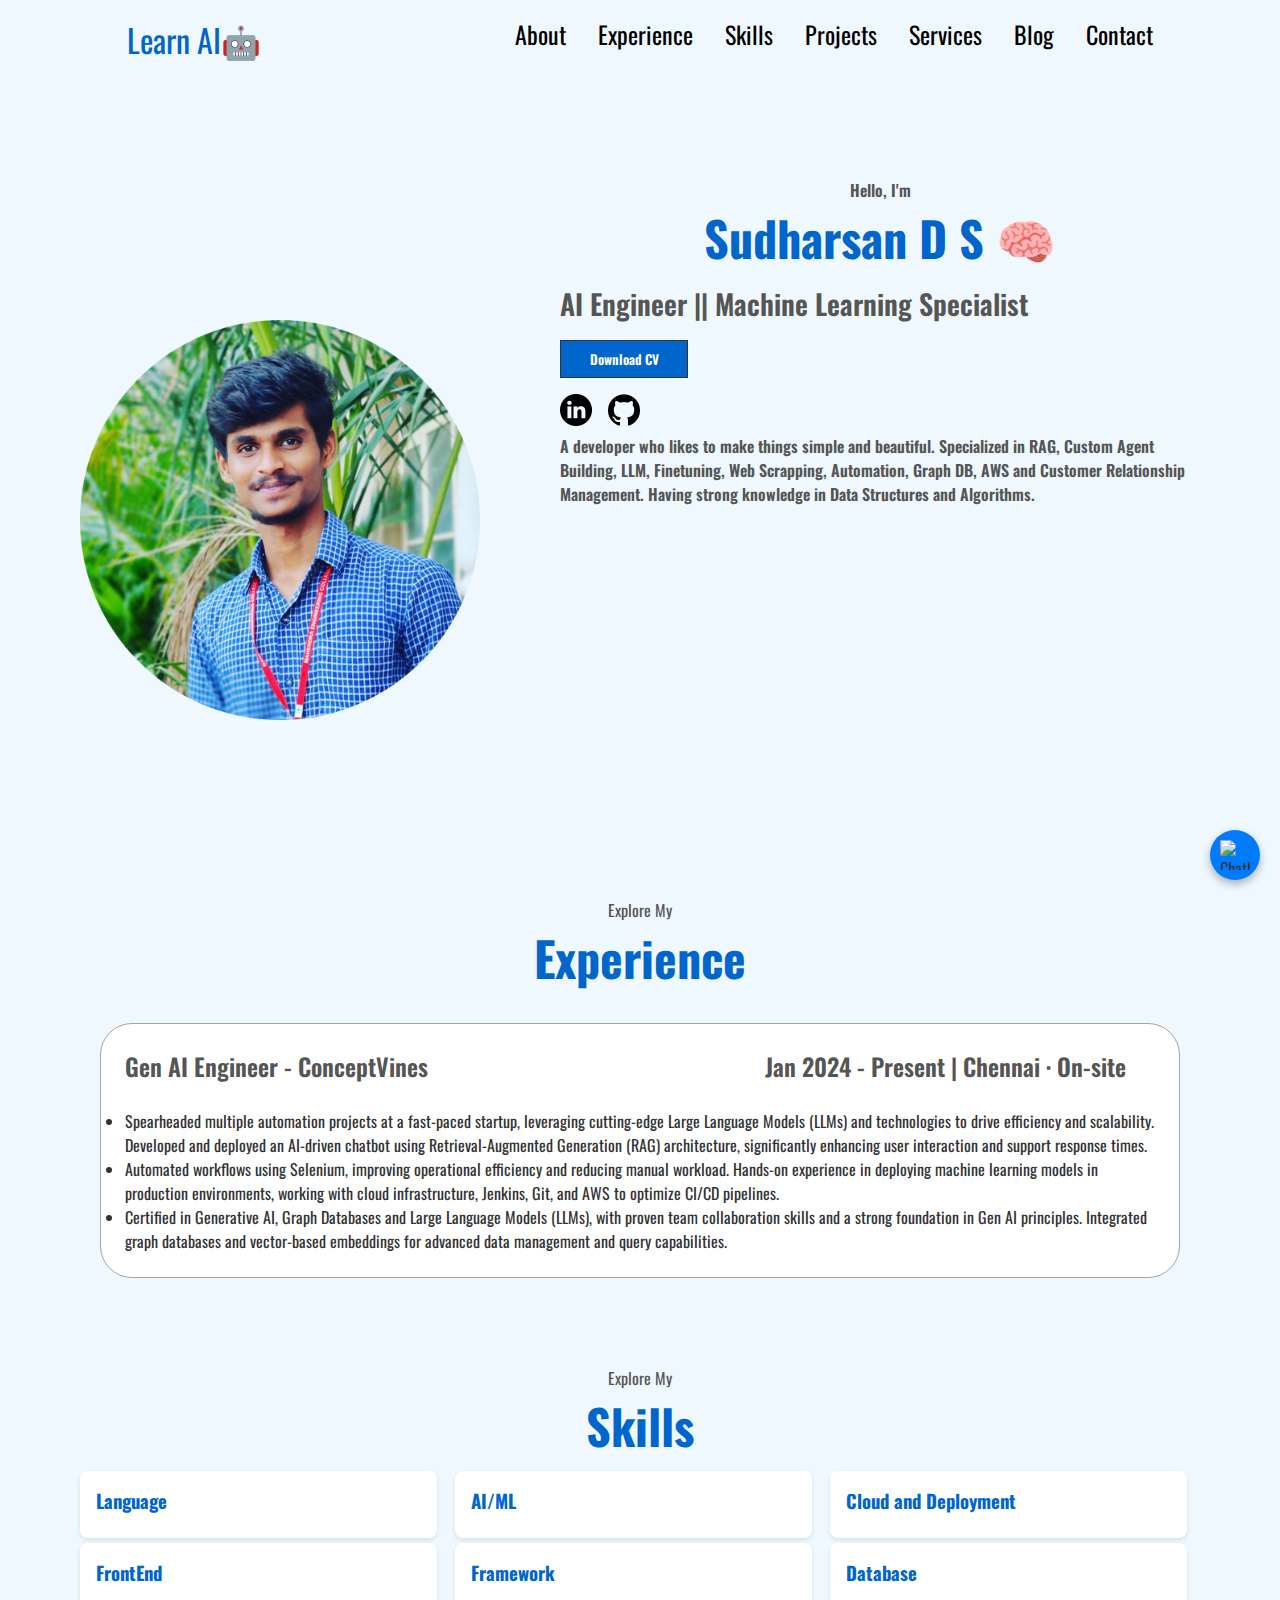
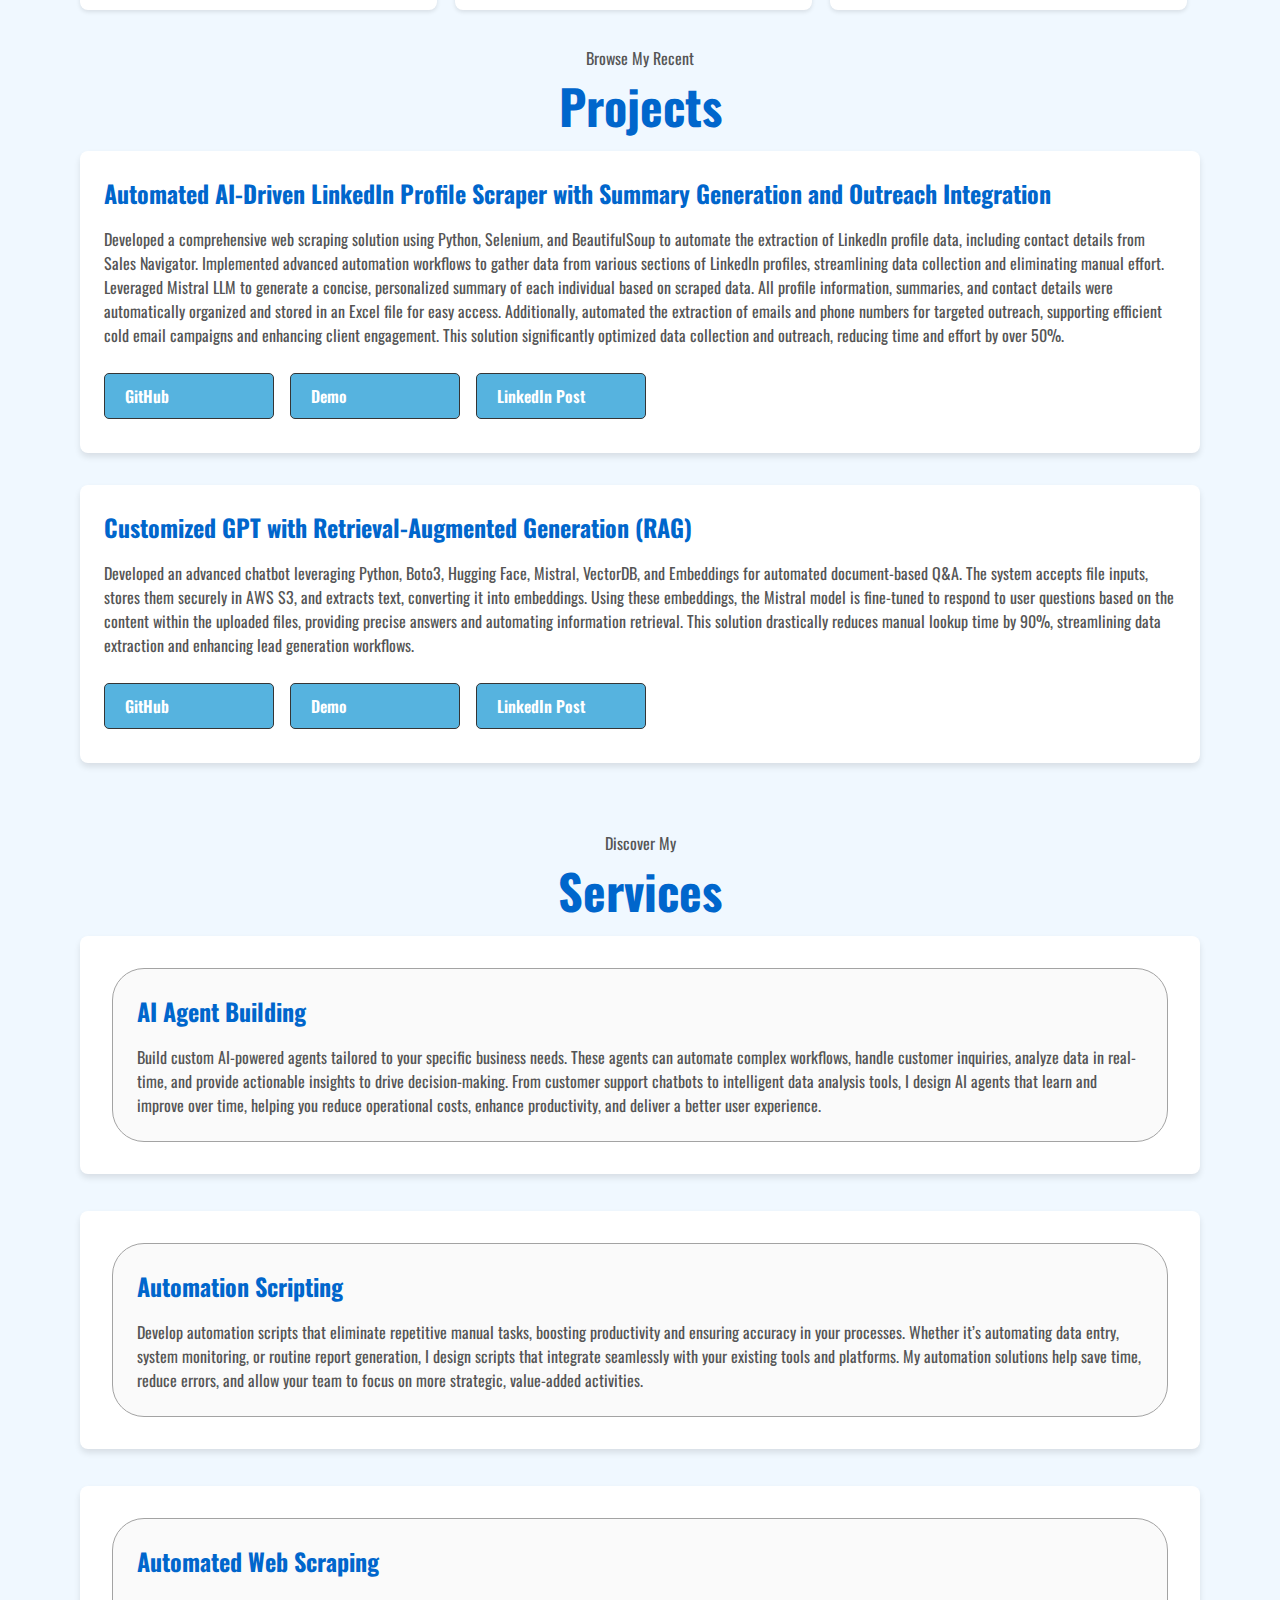
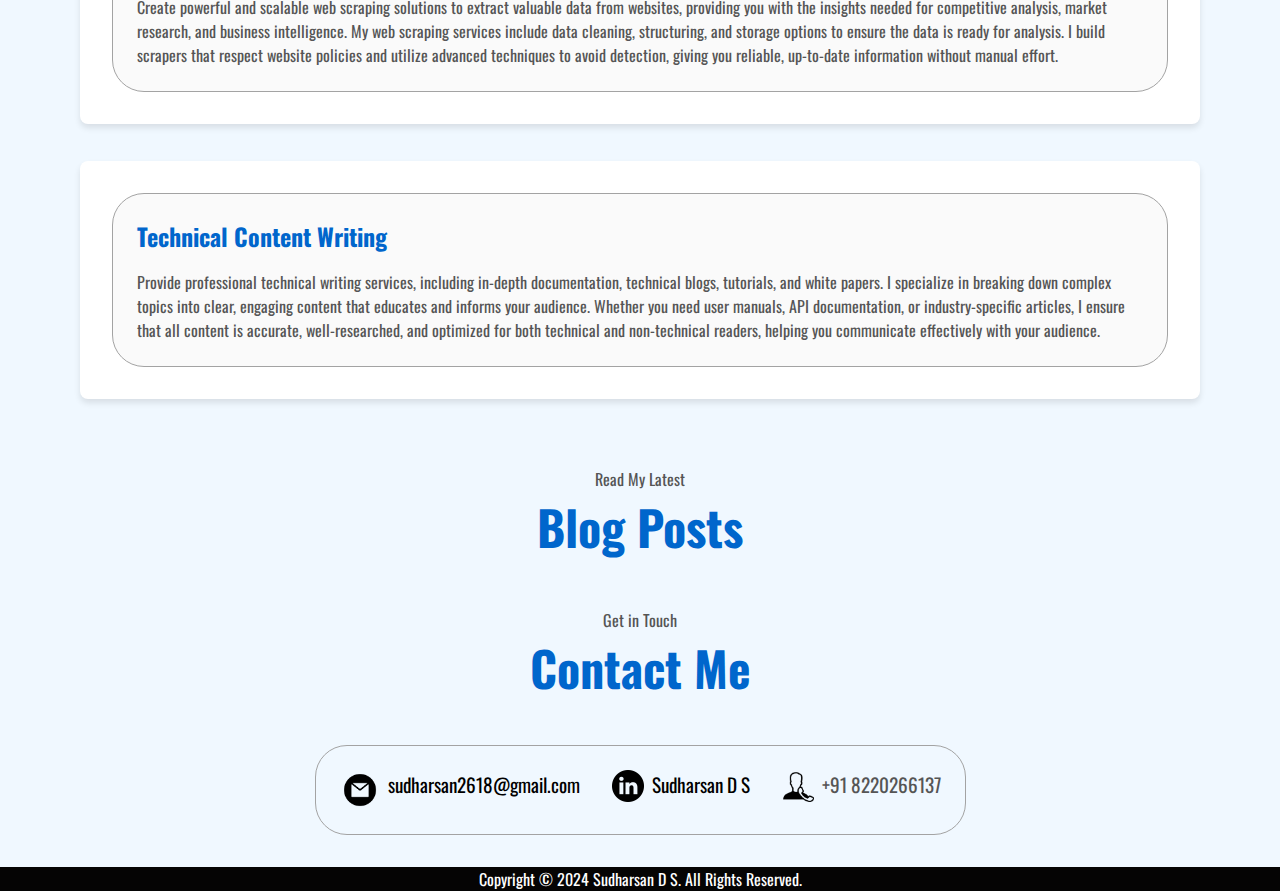
==== commit 310e6110: "this code will has localhost as backend" ====
--- a/index.html
+++ b/index.html
@@ -1,6 +1,3 @@
-
- 
-
 <!DOCTYPE html>
 <html lang="en">
 <head>
@@ -90,7 +87,7 @@
                     <ul>
                         <li>Spearheaded multiple automation projects at a fast-paced startup, leveraging cutting-edge Large Language Models (LLMs) and technologies to drive efficiency and scalability. Developed and deployed an AI-driven chatbot using Retrieval-Augmented Generation (RAG) architecture, significantly enhancing user interaction and support response times.</li>
                         <li>Automated workflows using Selenium, improving operational efficiency and reducing manual workload. Hands-on experience in deploying machine learning models in production environments, working with cloud infrastructure, Jenkins, Git, and AWS to optimize CI/CD pipelines.</li>
-                        <li>Certified in Generative AI, Graph Databases, and Large Language Models (LLMs), with proven team collaboration skills and a strong foundation in Gen AI principles. Integrated graph databases and vector-based embeddings for advanced data management and query capabilities. </li>
+                        <li>Certified in Generative AI, Graph Databases and Large Language Models (LLMs), with proven team collaboration skills and a strong foundation in Gen AI principles. Integrated graph databases and vector-based embeddings for advanced data management and query capabilities. </li>
                     </ul>
                     
                 </div>
@@ -105,37 +102,37 @@
             <div class="skill-item">
                 <h3>Language</h3>
                 <div class="popup">
-                    <p><strong>Languages:</strong> Python, Java</p>
+                    <p>Python, Java</p>
                 </div>
             </div>
             <div class="skill-item">
                 <h3>AI/ML</h3>
                 <div class="popup">
-                    <p><strong>Skills:</strong> AutoGen, Langchain, Finetuning, RAG/Agent building, TensorFlow, Embeddings, NLP</p>
+                    <p>AutoGen, Langchain, Finetuning, RAG/Agent building, TensorFlow, Embeddings, NLP</p>
                 </div>
             </div>
             <div class="skill-item">
                 <h3>Cloud and Deployment</h3>
                 <div class="popup">
-                    <p><strong>Skills:</strong> AWS, Best practices in Cloud Service creating, GitHub, Jenkins, CI/CD building</p>
+                    <p>AWS, Best practices in Cloud Service creating, GitHub, Jenkins, CI/CD building</p>
                 </div>
             </div>
             <div class="skill-item">
                 <h3>FrontEnd</h3>
                 <div class="popup">
-                    <p><strong>Skills:</strong> HTML, CSS, React JS</p>
+                    <p>HTML, CSS, React JS</p>
                 </div>
             </div>
             <div class="skill-item">
                 <h3>Framework</h3>
                 <div class="popup">
-                    <p><strong>Skills:</strong> Anaconda, Transformers, React, Selenium, VBA</p>
+                    <p>Anaconda, Transformers, React, Selenium, VBA</p>
                 </div>
             </div>
             <div class="skill-item">
                 <h3>Database</h3>
                 <div class="popup">
-                    <p><strong>Skills:</strong> Neo4j, MySQL, Chroma VectorDB</p>
+                    <p>Neo4j, MySQL, Chroma VectorDB</p>
                 </div>
             </div>
         </div>
@@ -160,7 +157,7 @@
                 <div class="project-links">
                     <a href="https://github.com/Sudharsan2618/Web_Scaping_using_python" class="btn btn-color-2">GitHub</a>
                     <a href="#" class="btn btn-color-2">Demo</a>
-                    <a href="#" class="btn btn-color-2">LinkedIn Post</a>
+                    <a href="#" class="btn btn-color-2">LinkedIn Post</a>  
                 </div>
             </div>
             
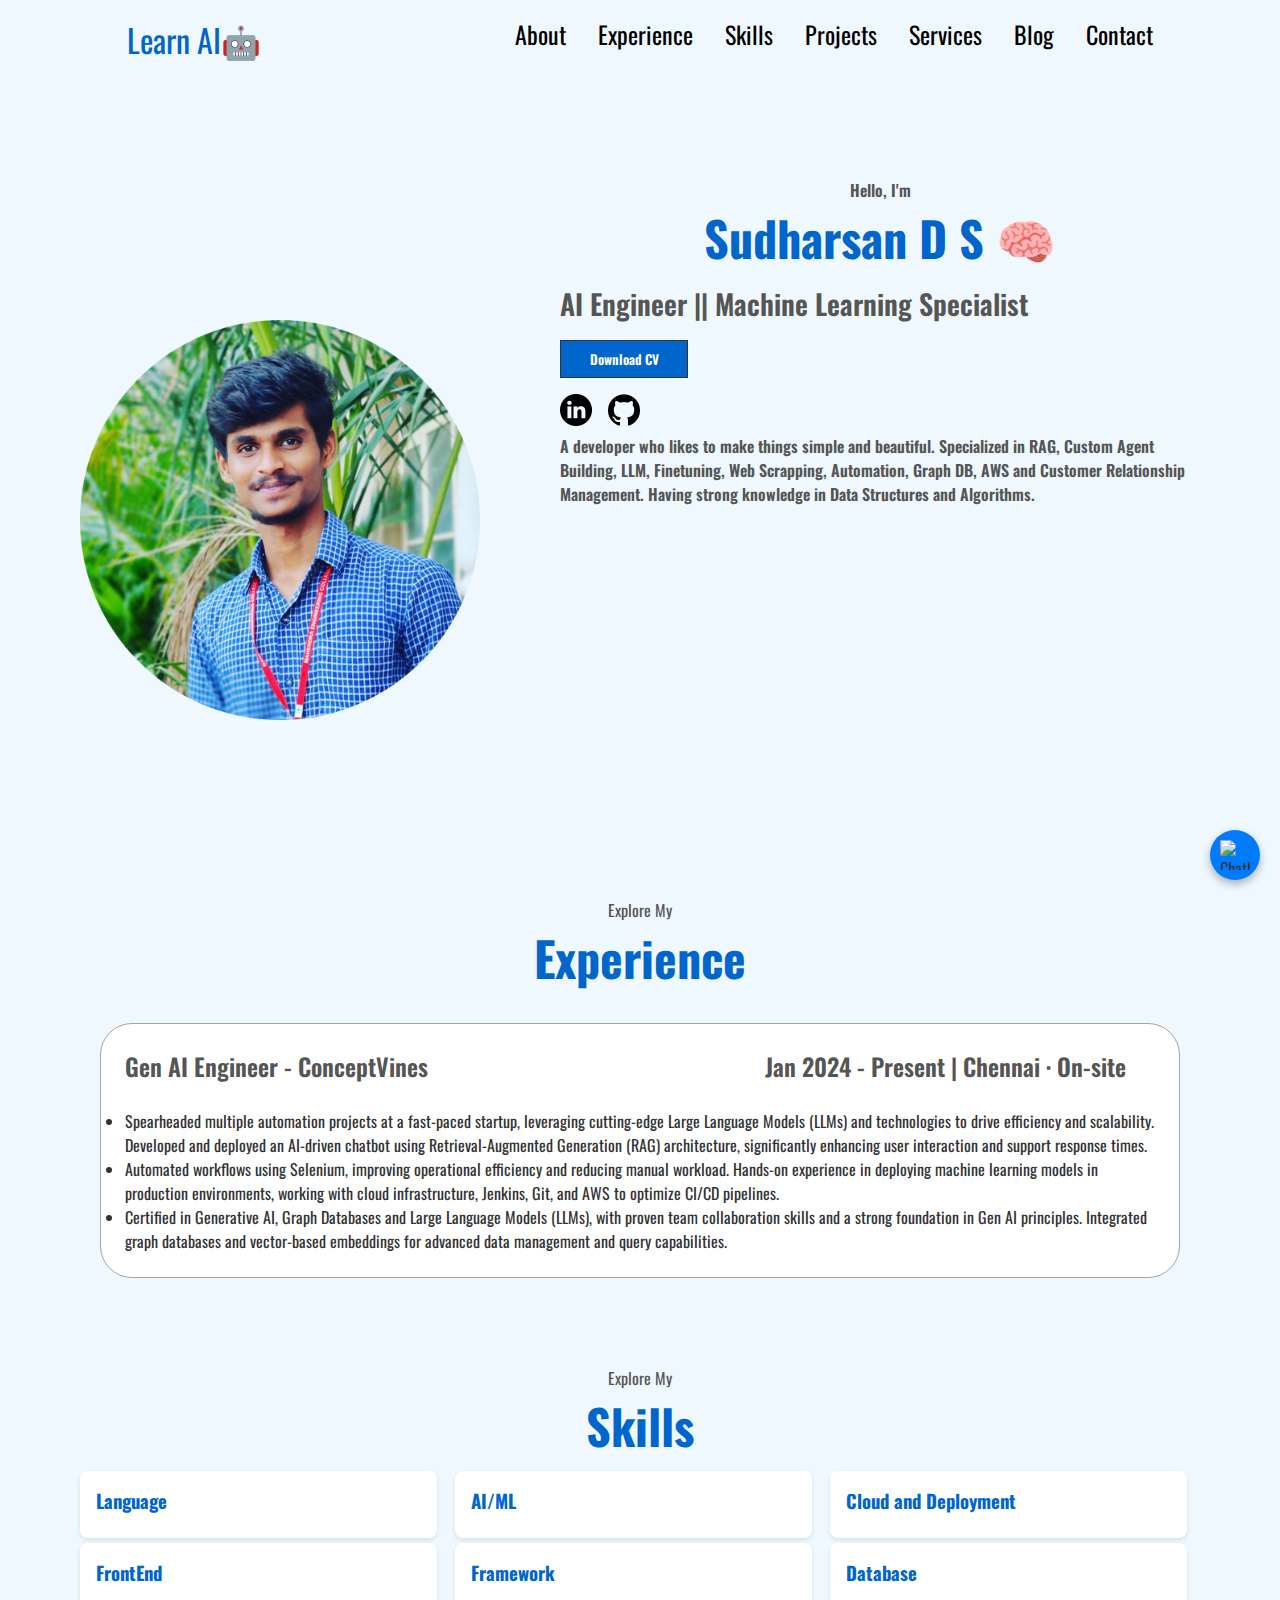
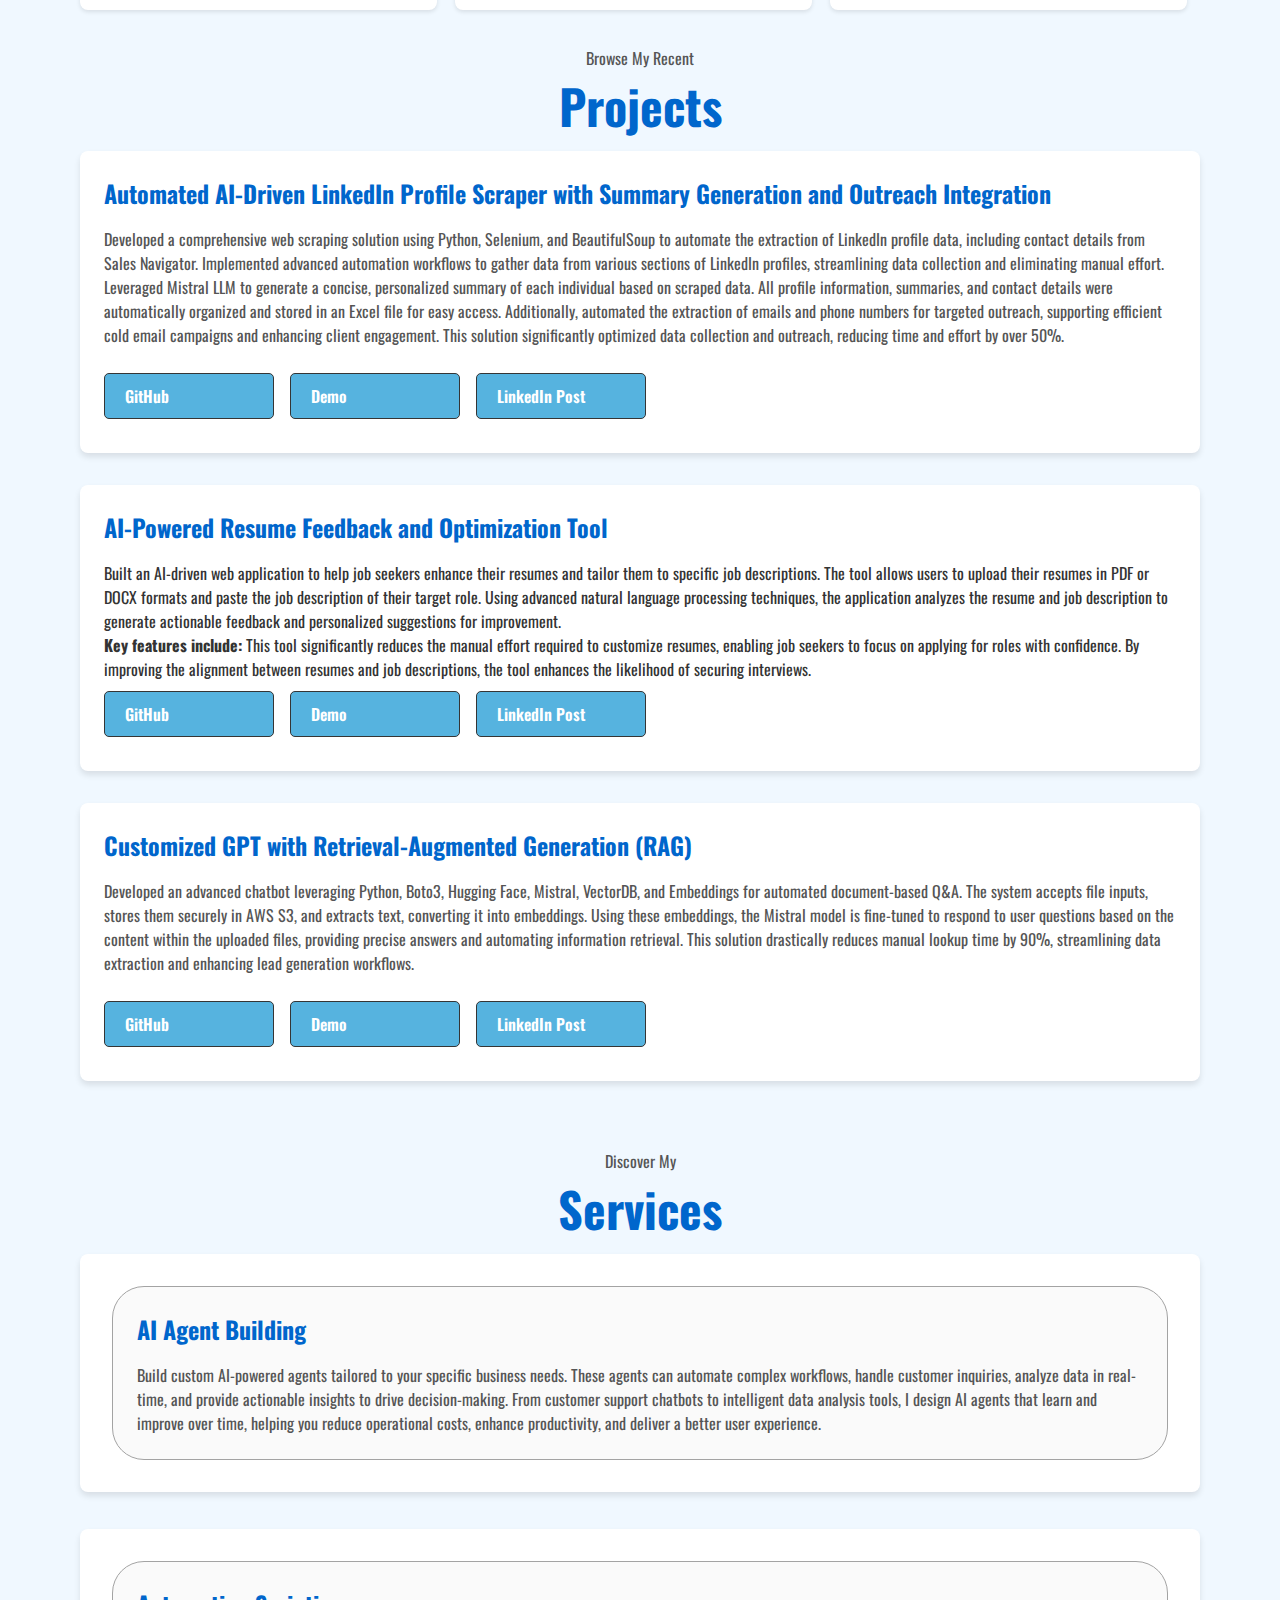
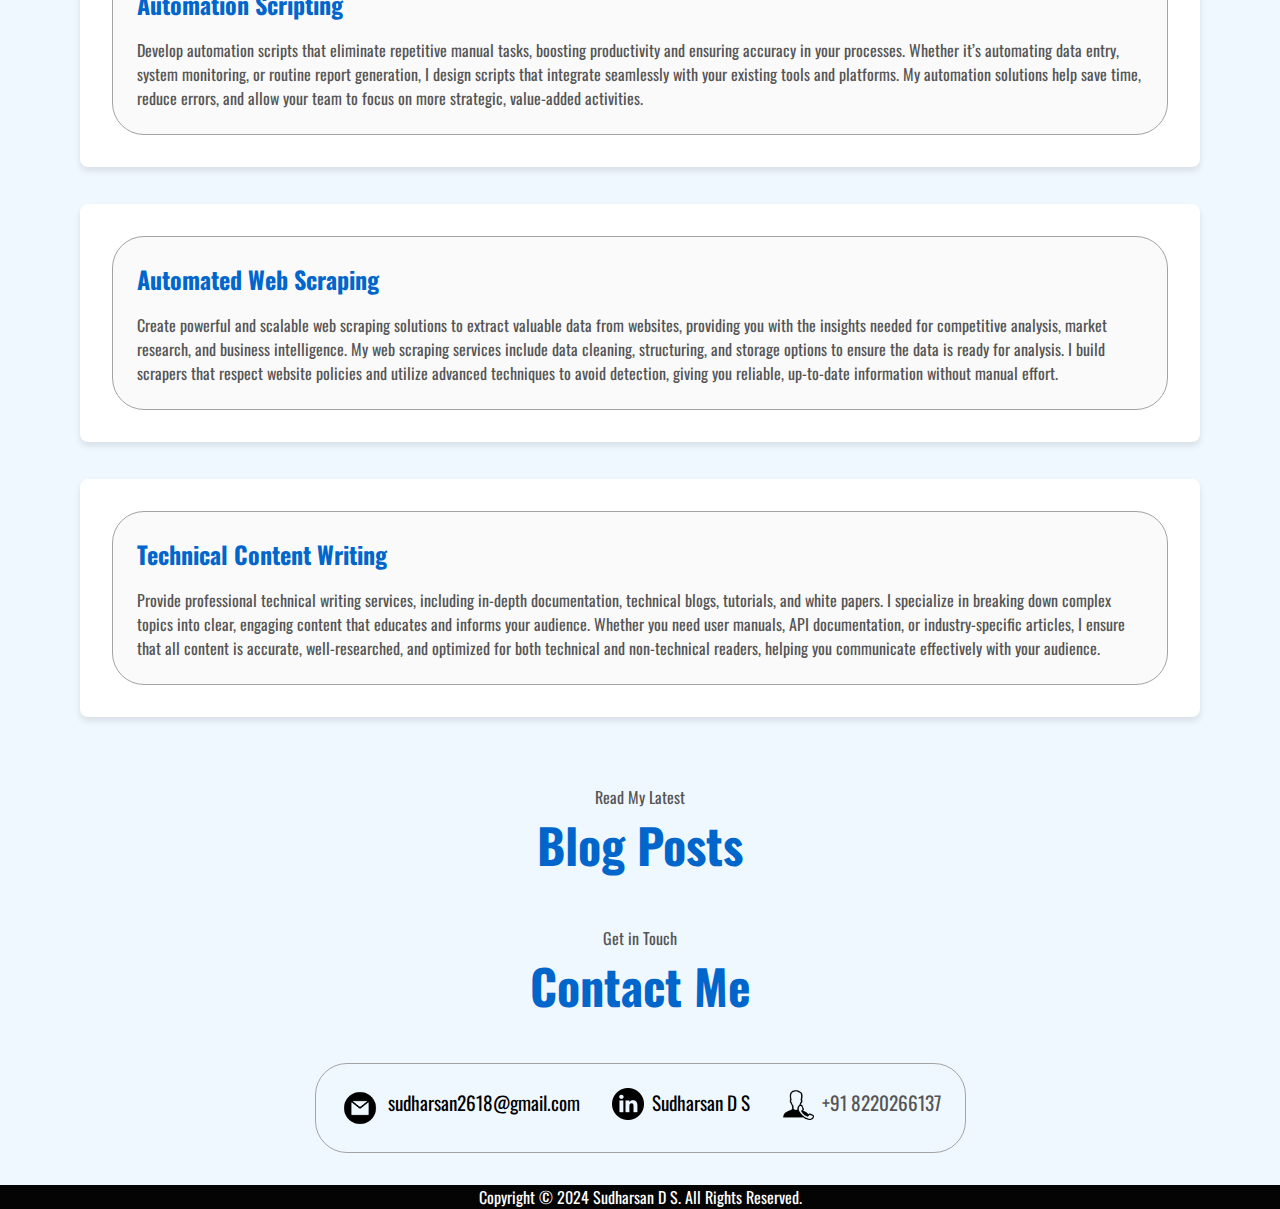
==== commit 99cbe235: "ui and demo ready" ====
--- a/index.html
+++ b/index.html
@@ -10,7 +10,8 @@
 </head>
 <body>
     <nav id="desktop-nav">
-        <div class="logo">Learn AI🤖</div>
+        <div class="logo" onclick="showMsgPopup()">Learn AI🤖</div>
+        <!-- <a href="#" onclick="showMsgPopup()">Learn AI🤖</a> -->
         <div>
             <ul class="nav-links">
                 <li><a href="#about">About</a></li>
@@ -23,6 +24,15 @@
             </ul>
         </div>
     </nav>
+        <!-- Popup message container -->
+        <div id="popup-message" style="display: none; position: fixed; top: 30%; left: 50%; transform: translate(-50%, -50%);     background-color: #f0f8ff; color: #333; padding: 20px; border-radius: 8px; box-shadow: 0 4px 8px rgba(0, 0, 0, 0.3);">
+            <p>
+                🌟 Welcome to the future of AI learning! 🌟 <br><br>
+                This platform is designed to empower you with cutting-edge AI skills, and we're hard at work crafting an incredible experience just for you. 🚀 Currently, it's a work in progress, but get ready to dive into Version One soon! <br><br>
+                Stay tuned, because an AI revolution is on the horizon. 📈✨
+            </p>
+        <button onclick="closeMsgPopup()" style="margin-top: 10px; padding: 5px 10px; background-color: #555; color: #fff; border: none; cursor: pointer; border-radius: 4px;">Close</button>
+        </div>
     <nav id="hamburger-nav">
         <div class="logo">Sudharsan D S</div>
         <div class="hamburger-menu">
@@ -162,6 +172,24 @@
             </div>
             
             <div class="project-item">
+                <h2 class="project-title">AI-Powered Resume Feedback and Optimization Tool</h2>
+                <p class="project-description">
+                   <ul> Built an AI-driven web application to help job seekers enhance their resumes and tailor them to specific job descriptions. 
+                    The tool allows users to upload their resumes in PDF or DOCX formats and paste the job description of their target role. 
+                    Using advanced natural language processing techniques, the application analyzes the resume and job description to generate 
+                    actionable feedback and personalized suggestions for improvement. 
+                   </ul>  <b>Key features include:</b>
+                    This tool significantly reduces the manual effort required to customize resumes, enabling job seekers to focus on applying for roles with confidence. 
+                    By improving the alignment between resumes and job descriptions, the tool enhances the likelihood of securing interviews.
+                </p>
+                <div class="project-links">
+                    <a href="https://github.com/YourGitHubProfile/Resume_Feedback_Tool" class="btn btn-color-2">GitHub</a>
+                    <a href="feedback-demo.html" class="btn btn-color-2">Demo</a>
+                    <a href="#" class="btn btn-color-2">LinkedIn Post</a>
+                </div>
+            </div>
+            
+            <div class="project-item">
                 <h2 class="project-title">Customized GPT with Retrieval-Augmented Generation (RAG)</h2>
                 <p class="project-description">Developed an advanced chatbot leveraging Python, Boto3, Hugging Face, Mistral, VectorDB, and Embeddings for automated document-based Q&A. 
                     The system accepts file inputs, stores them securely in AWS S3, and extracts text, converting it into embeddings. 
@@ -170,8 +198,8 @@
                     This solution drastically reduces manual lookup time by 90%, streamlining data extraction and enhancing lead generation workflows.</p>
                 <div class="project-links">
                     <a href="https://github.com/Sudharsan2618/RAG-implentation-using-mistral-7B-and-chroma-DB" class="btn btn-color-2">GitHub</a>
-                    <a href="#" class="btn btn-color-2">Demo</a>
-                    <a href="#" class="btn btn-color-2">LinkedIn Post</a>
+                    <a class="btn btn-color-2" onclick="toggleChatbot()">Demo</a>
+                    <a class="btn btn-color-2">LinkedIn Post</a>
                 </div>
             </div>
             
@@ -244,8 +272,7 @@
               <p>+91 8220266137</p>
           </div>
         </div>
-    </section>
-    
+    </section>   
     <!-- Chatbot Icon and Popup -->
         <div id="chatbot-icon" onclick="toggleChatbot()">
             <img src="https://cdn-icons-png.flaticon.com/512/3048/3048122.png" alt="Chatbot Icon" />
@@ -257,10 +284,8 @@
             </div>
             <div class="chatbot-content">
                 <!-- Responses display here -->
-                <div id="response-container"></div>
-                
+                <div id="response-container"></div>               
                 <!-- Input bar at the bottom -->
-
             </div>
             <div class="input-bar">
                 <input type="file" id="file-upload" name="file" style="display: none;" />
@@ -273,10 +298,7 @@
                 <div class="spinner"></div>
             </div>
         </div>
-       
         <div id="overlay"></div>
-
-
     <footer>
         <p>Copyright &#169; 2024 Sudharsan D S. All Rights Reserved.</p>
     </footer>
--- a/style.css
+++ b/style.css
@@ -96,6 +96,8 @@
   z-index: 10;
 }
 
+
+
 .skill-item:hover .popup {
   display: block;
 }
@@ -178,7 +180,8 @@
 }
 
 .logo:hover {
-  cursor: default;
+  cursor: pointer;
+  text-underline-position: below;
 }
 
 /* HAMBURGER MENU */
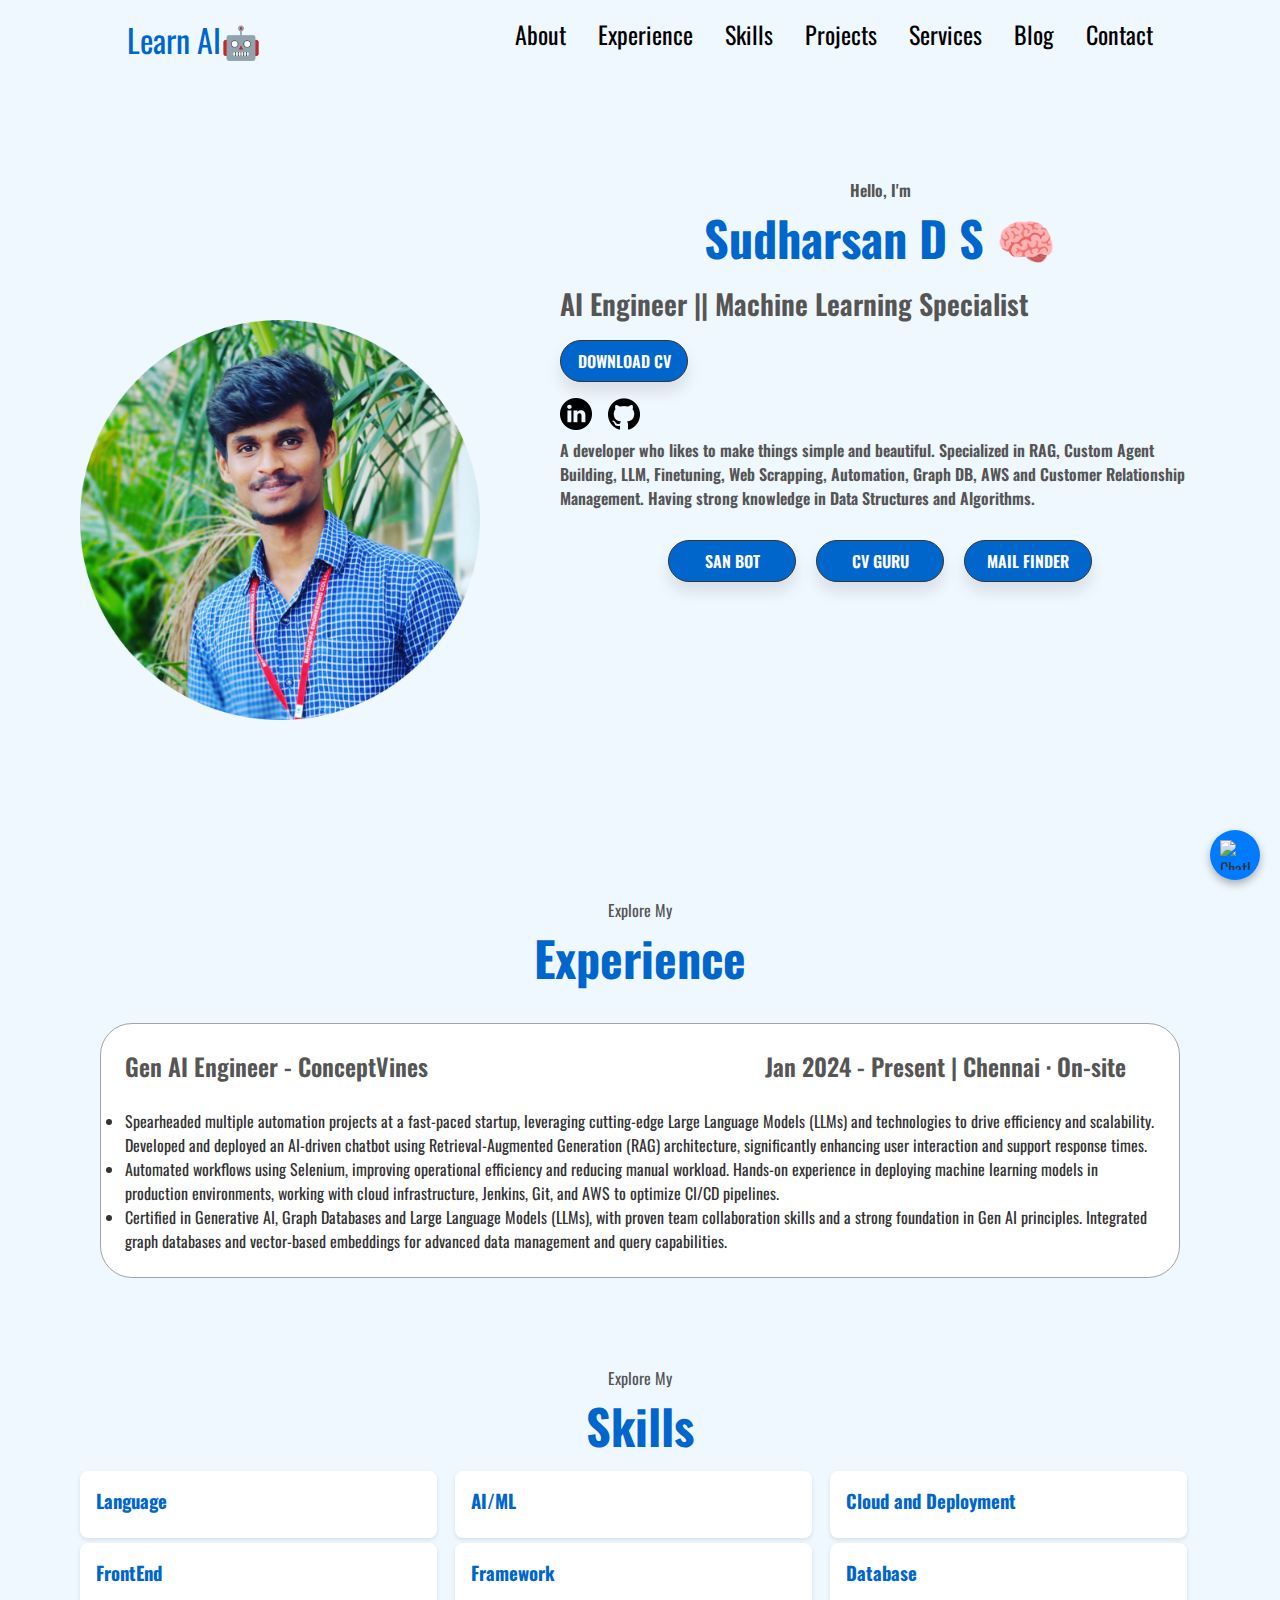
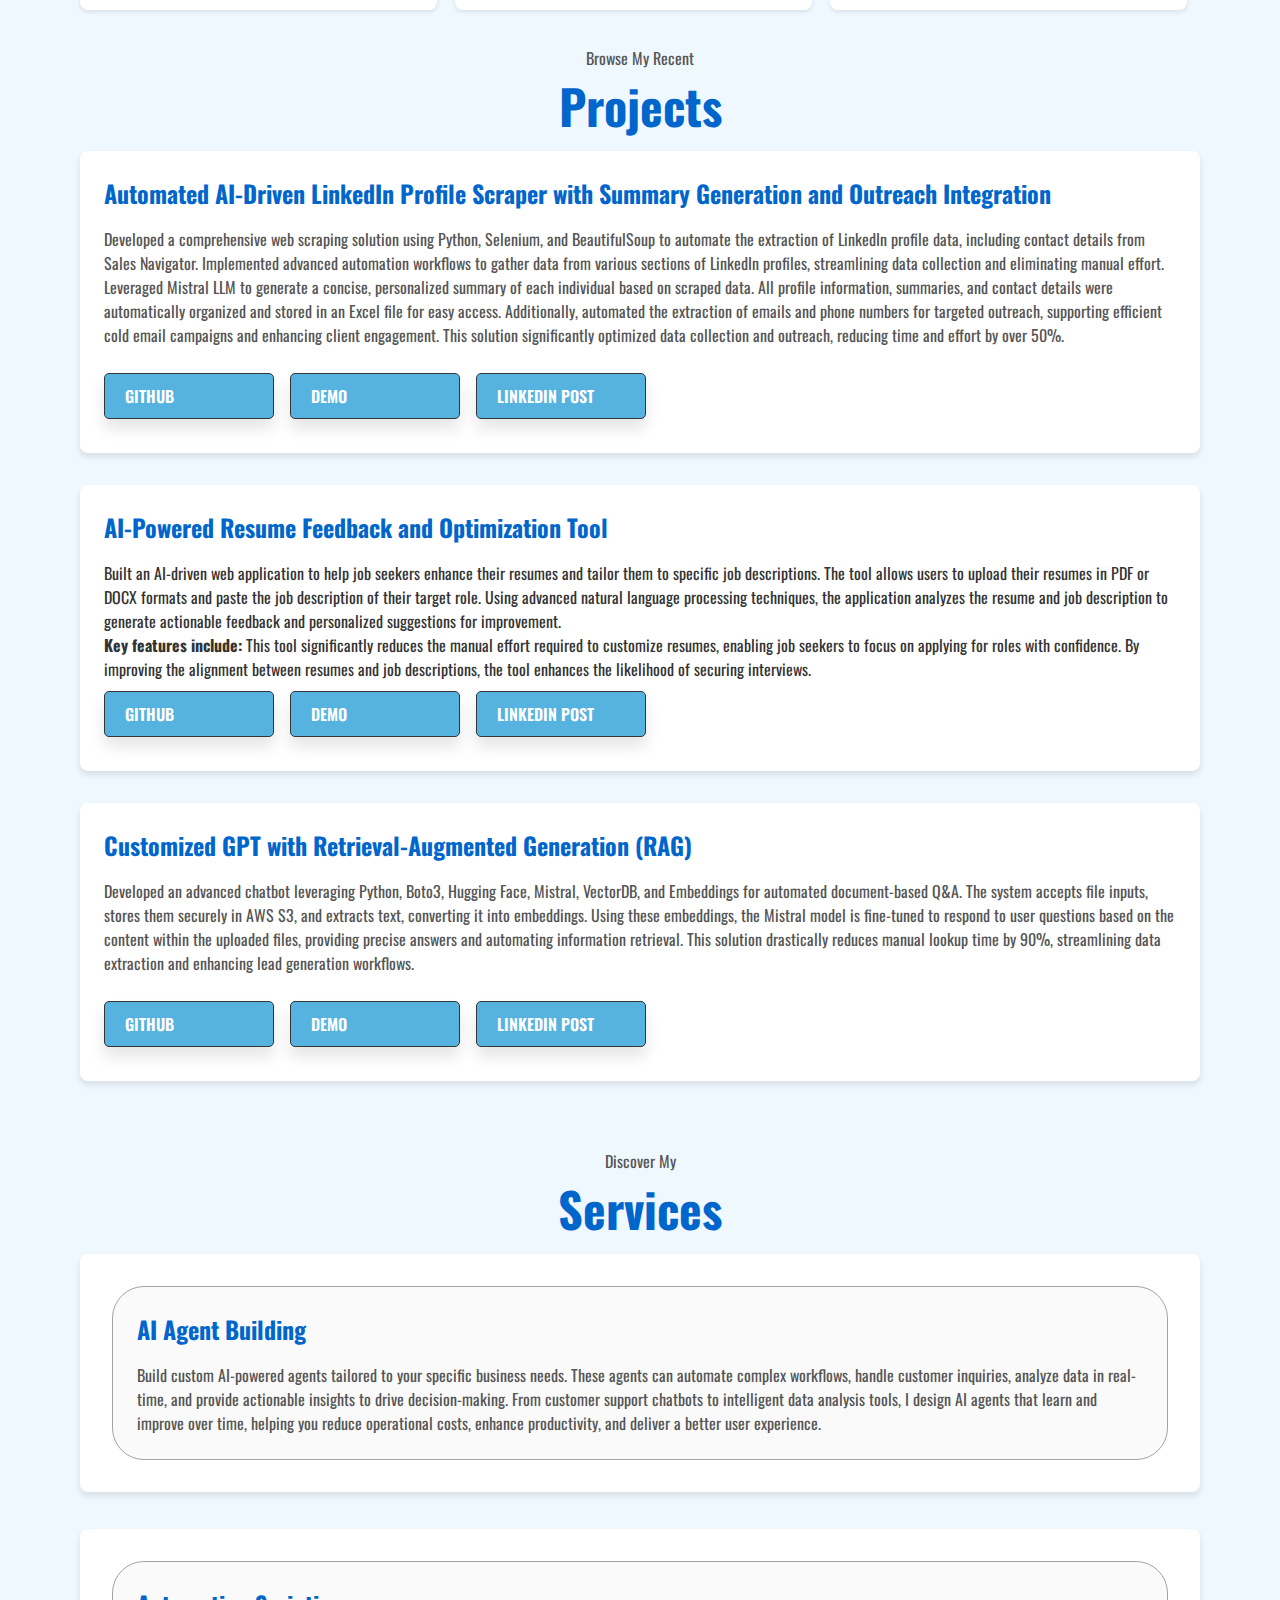
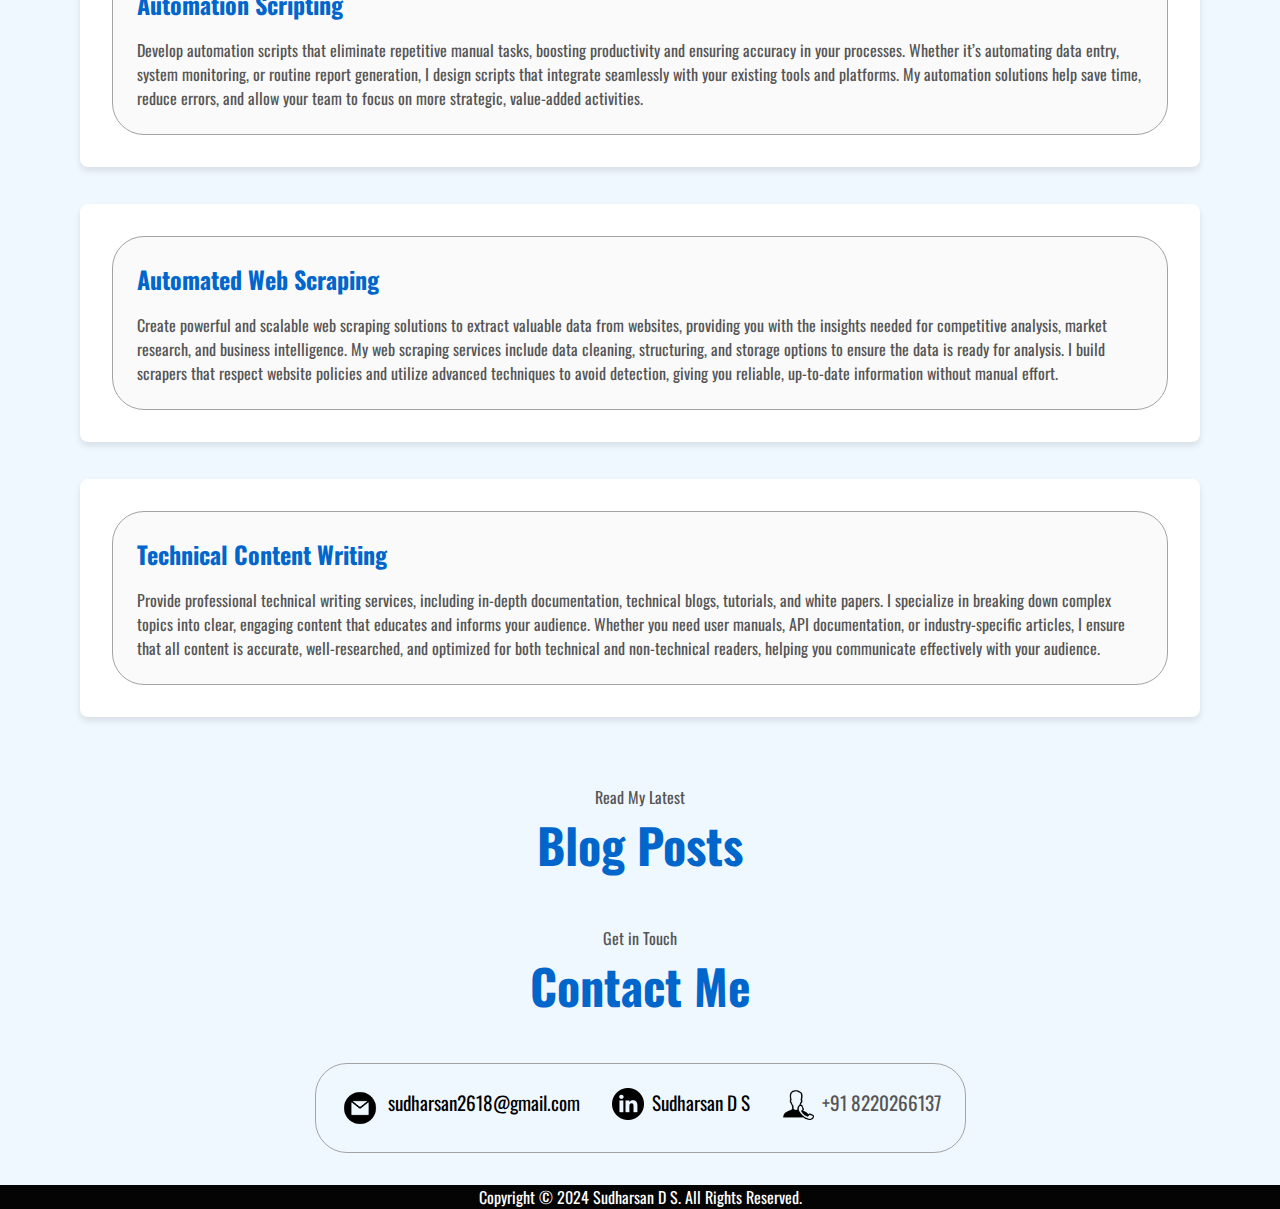
==== commit 3af077b5: "updated ui" ====
--- a/index.html
+++ b/index.html
@@ -75,6 +75,18 @@
                 </p>
             </div>
             
+            <div class="interactive-buttons">
+                <button class="btn btn-color-1" onclick="location.href='#'">
+                    san bot
+                </button>
+                <button class="btn btn-color-1" onclick="location.href='feedback-demo.html'">
+                    CV GURU
+                </button>
+                <button class="btn btn-color-1" onclick="location.href='email-finder.html'">
+                    MAIL FINDER
+                </button>
+            </div>
+            
             
         </div>
         
@@ -166,7 +178,7 @@
                       This solution significantly optimized data collection and outreach, reducing time and effort by over 50%.</p>
                 <div class="project-links">
                     <a href="https://github.com/Sudharsan2618/Web_Scaping_using_python" class="btn btn-color-2">GitHub</a>
-                    <a href="#" class="btn btn-color-2">Demo</a>
+                    <a href="email-finder.html" class="btn btn-color-2">Demo</a>
                     <a href="#" class="btn btn-color-2">LinkedIn Post</a>  
                 </div>
             </div>
--- a/style.css
+++ b/style.css
@@ -114,6 +114,43 @@
   z-index: 5;
 }
 
+/* Add this CSS to your existing stylesheet */
+.interactive-buttons {
+  display: flex;
+  justify-content: center;
+  gap: 20px;
+  margin-top: 30px;
+}
+
+.btn {
+  padding: 12px 30px;
+  font-size: 16px;
+  font-weight: 600;
+  border-radius: 50px;
+  border: none;
+  outline: none;
+  cursor: pointer;
+  transition: all 0.3s ease;
+  color: white;
+  text-transform: uppercase;
+  box-shadow: 0px 10px 15px rgba(0, 0, 0, 0.1);
+}
+
+.btn-color-1 {
+  background: linear-gradient(135deg, #5e62f0, #9c2ff7);
+}
+
+.btn-color-1:hover {
+  background: 0 0 10px rgba(155, 47, 255, 0.7);
+  transform: translateY(-5px);
+  box-shadow: 0 0 10px rgba(155, 47, 255, 0.7);
+}
+
+.btn-color-1:active {
+  transform: translateY(1px);
+  box-shadow: 0px 5px 10px rgba(0, 0, 0, 0.1);
+}
+
 
 
 body {
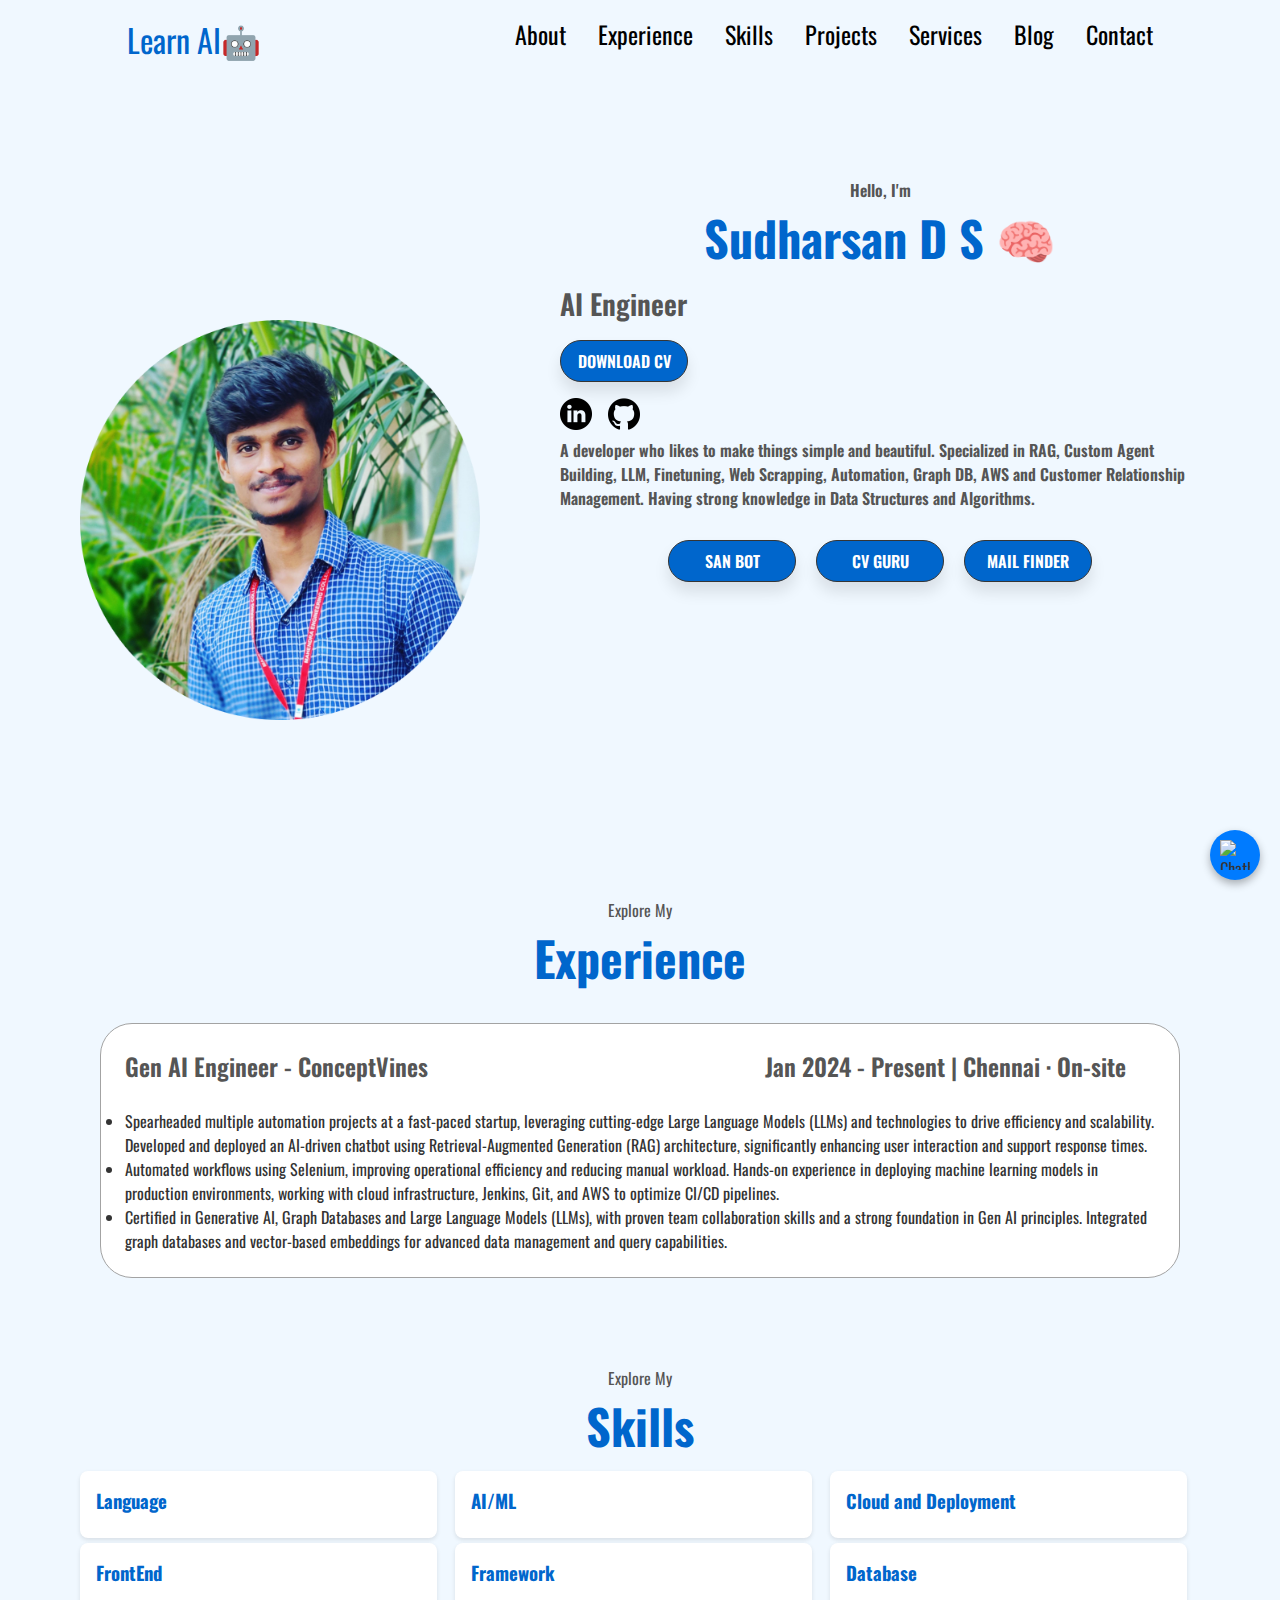
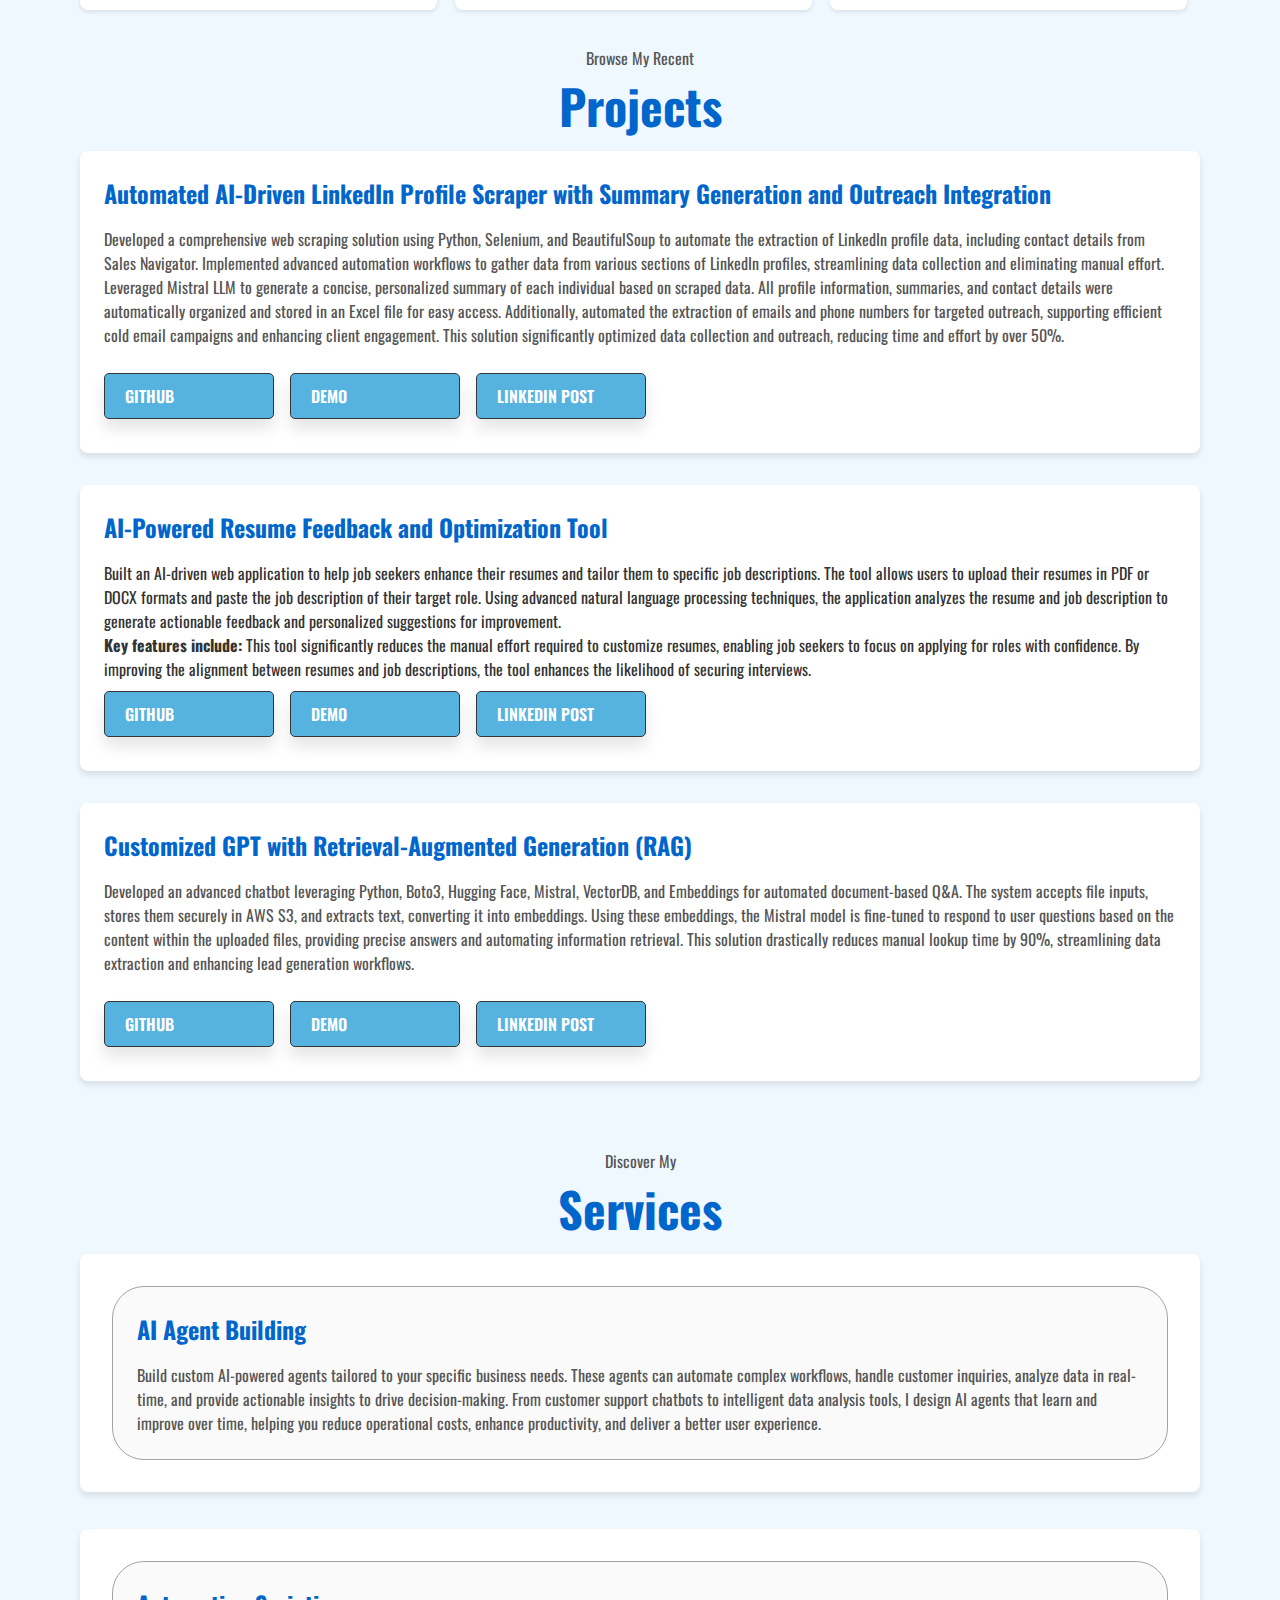
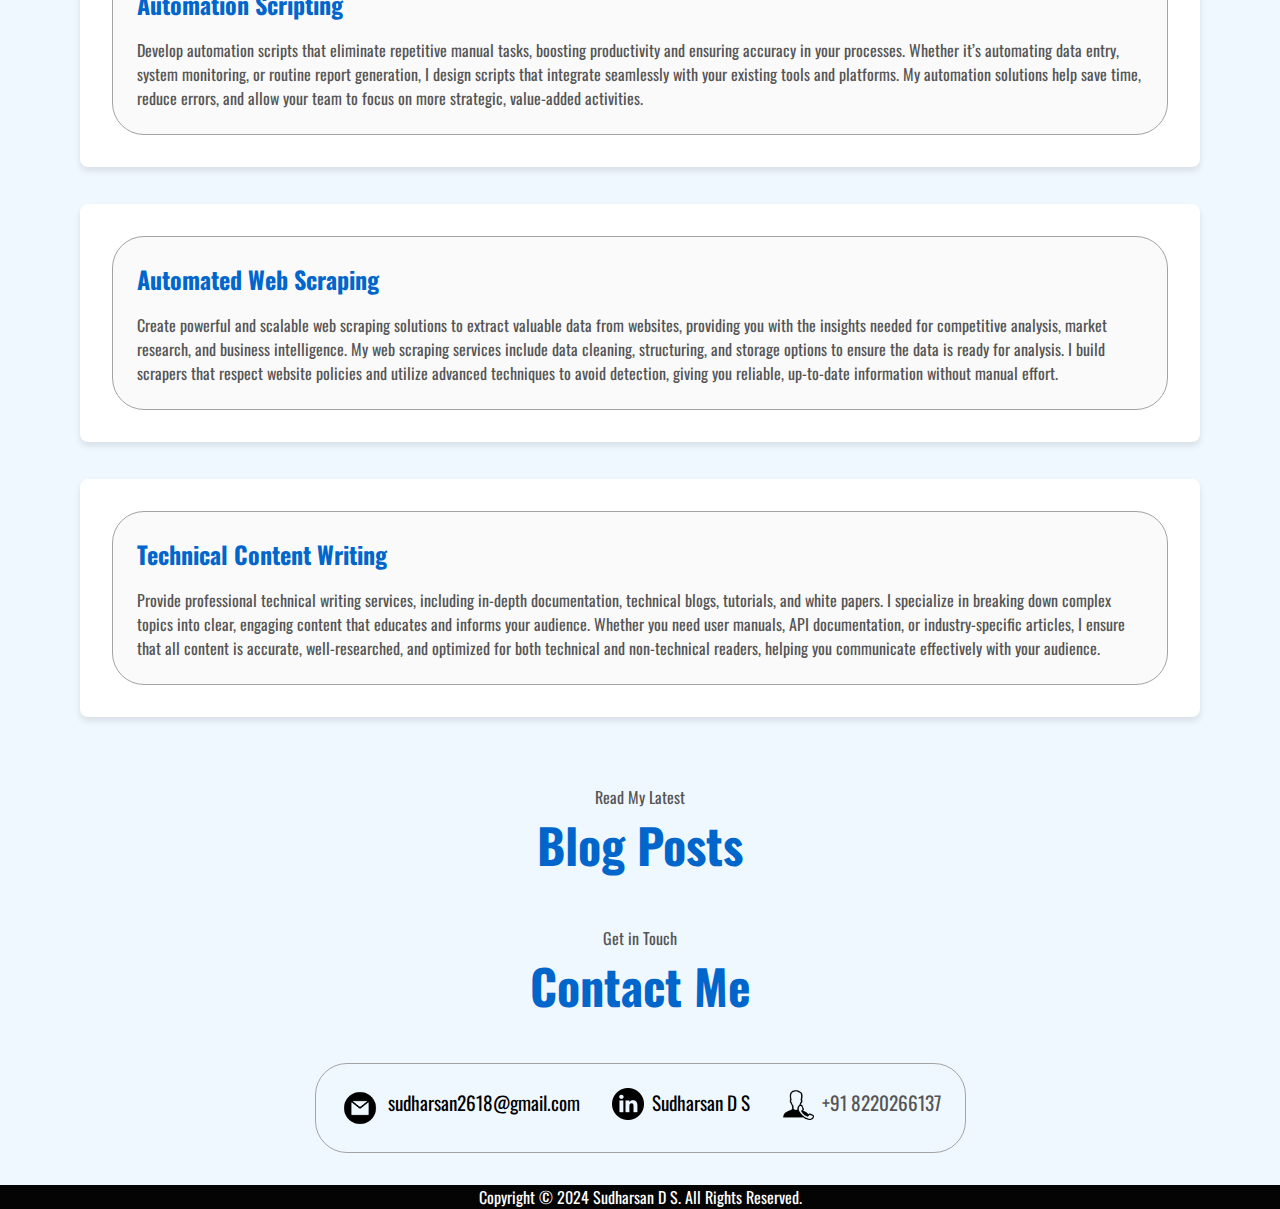
==== commit 499a8f62: "ml removed" ====
--- a/index.html
+++ b/index.html
@@ -59,7 +59,7 @@
         <div class="section__text">
             <p class="section__text__p1">Hello, I'm</p>
             <h1 class="title">Sudharsan D S 🧠</h1>
-            <p class="section__text__p2">AI Engineer || Machine Learning Specialist</p>
+            <p class="section__text__p2">AI Engineer</p>
             <div class="btn-container">
                 <button class="btn btn-color-2" onclick="location.href='https://cv-sprint.s3.ap-south-1.amazonaws.com/Sudharsan+CV.pdf'">
                     Download CV
@@ -76,7 +76,7 @@
             </div>
             
             <div class="interactive-buttons">
-                <button class="btn btn-color-1" onclick="location.href='#'">
+                <button class="btn btn-color-1" onclick="toggleChatbot()">
                     san bot
                 </button>
                 <button class="btn btn-color-1" onclick="location.href='feedback-demo.html'">
